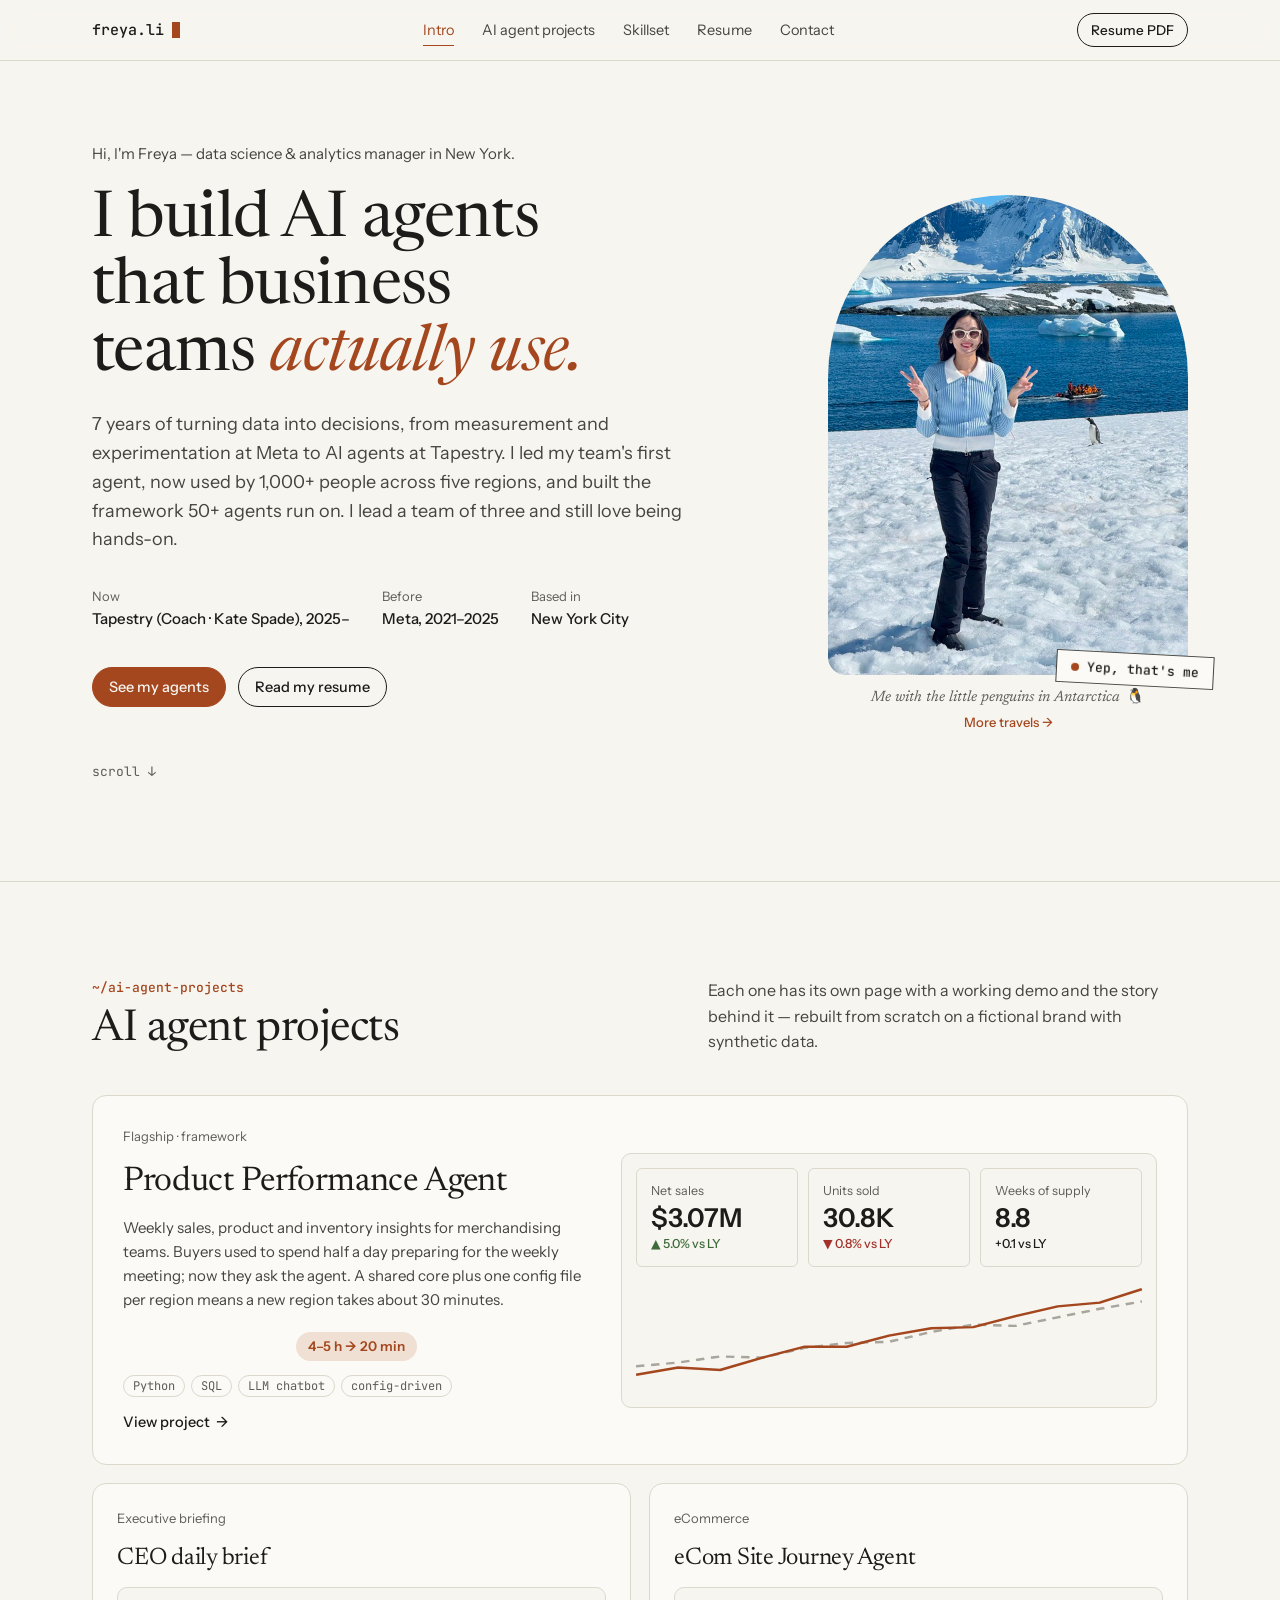
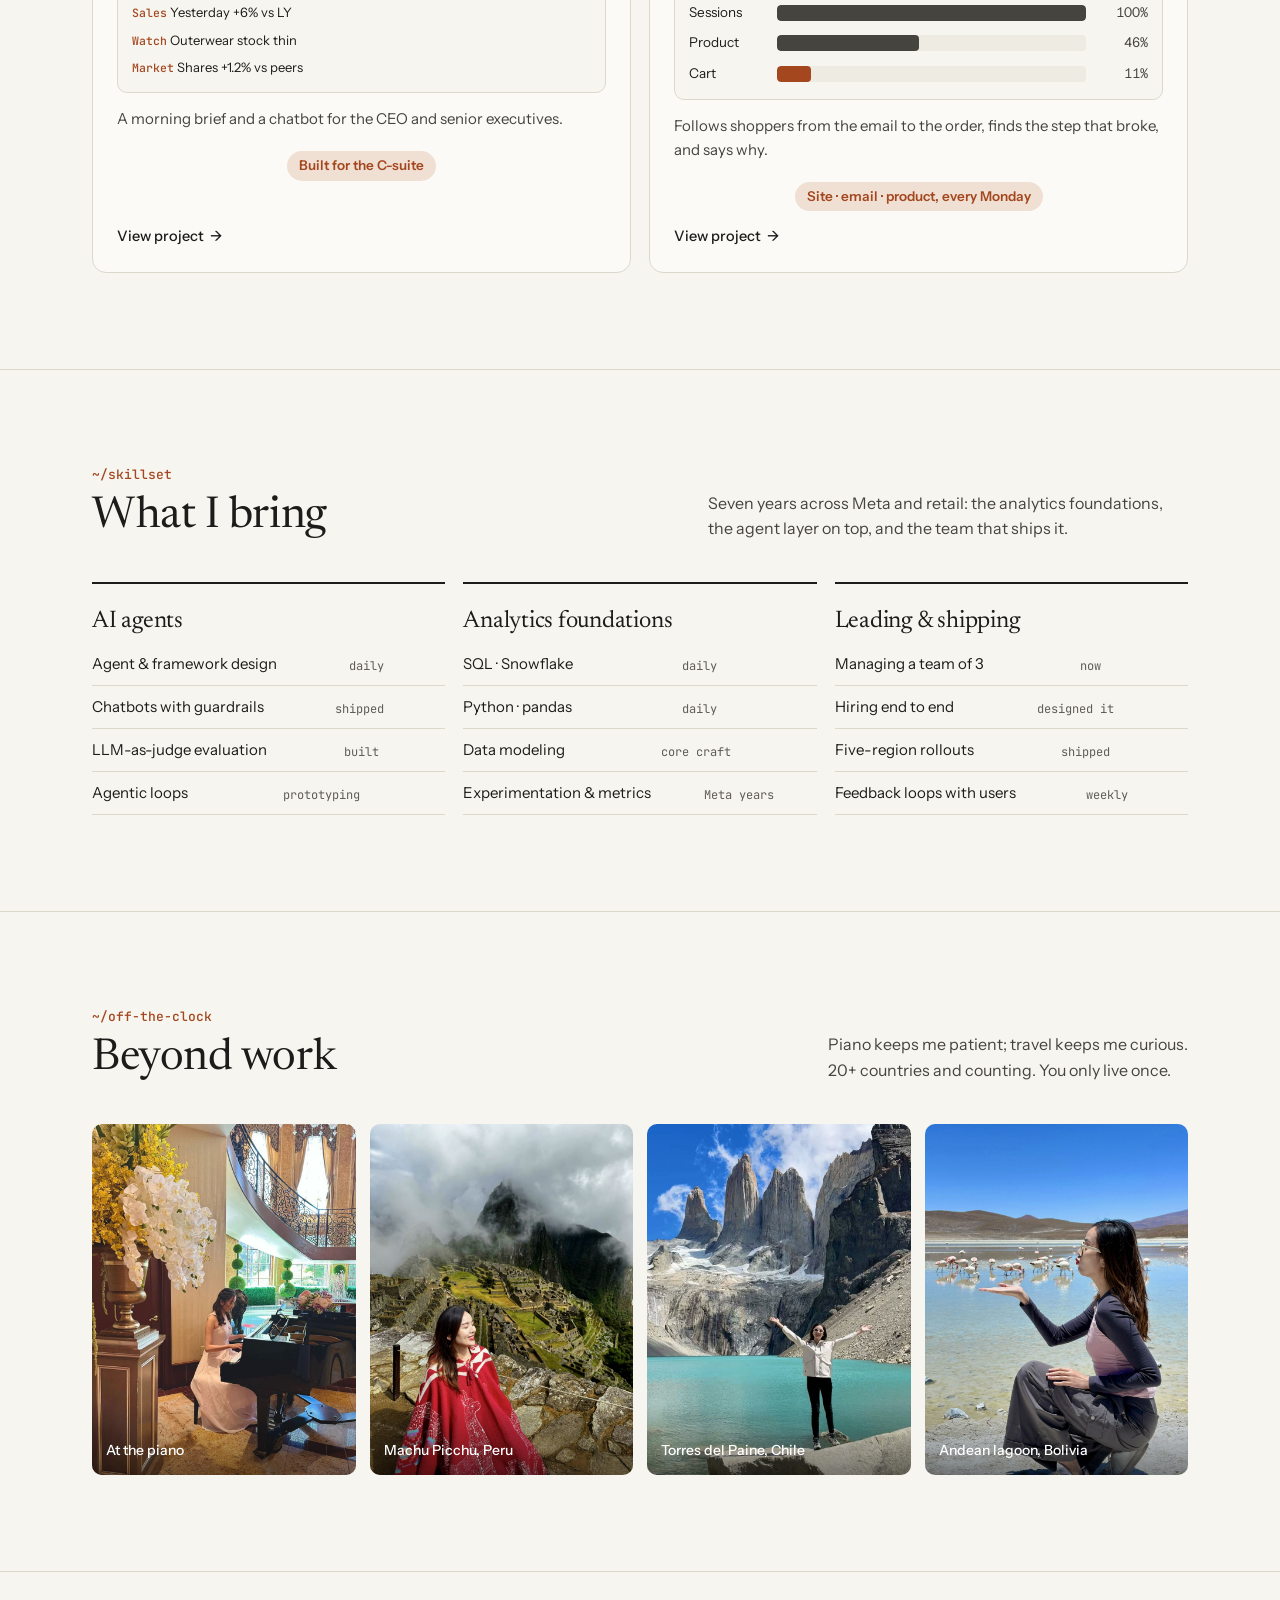
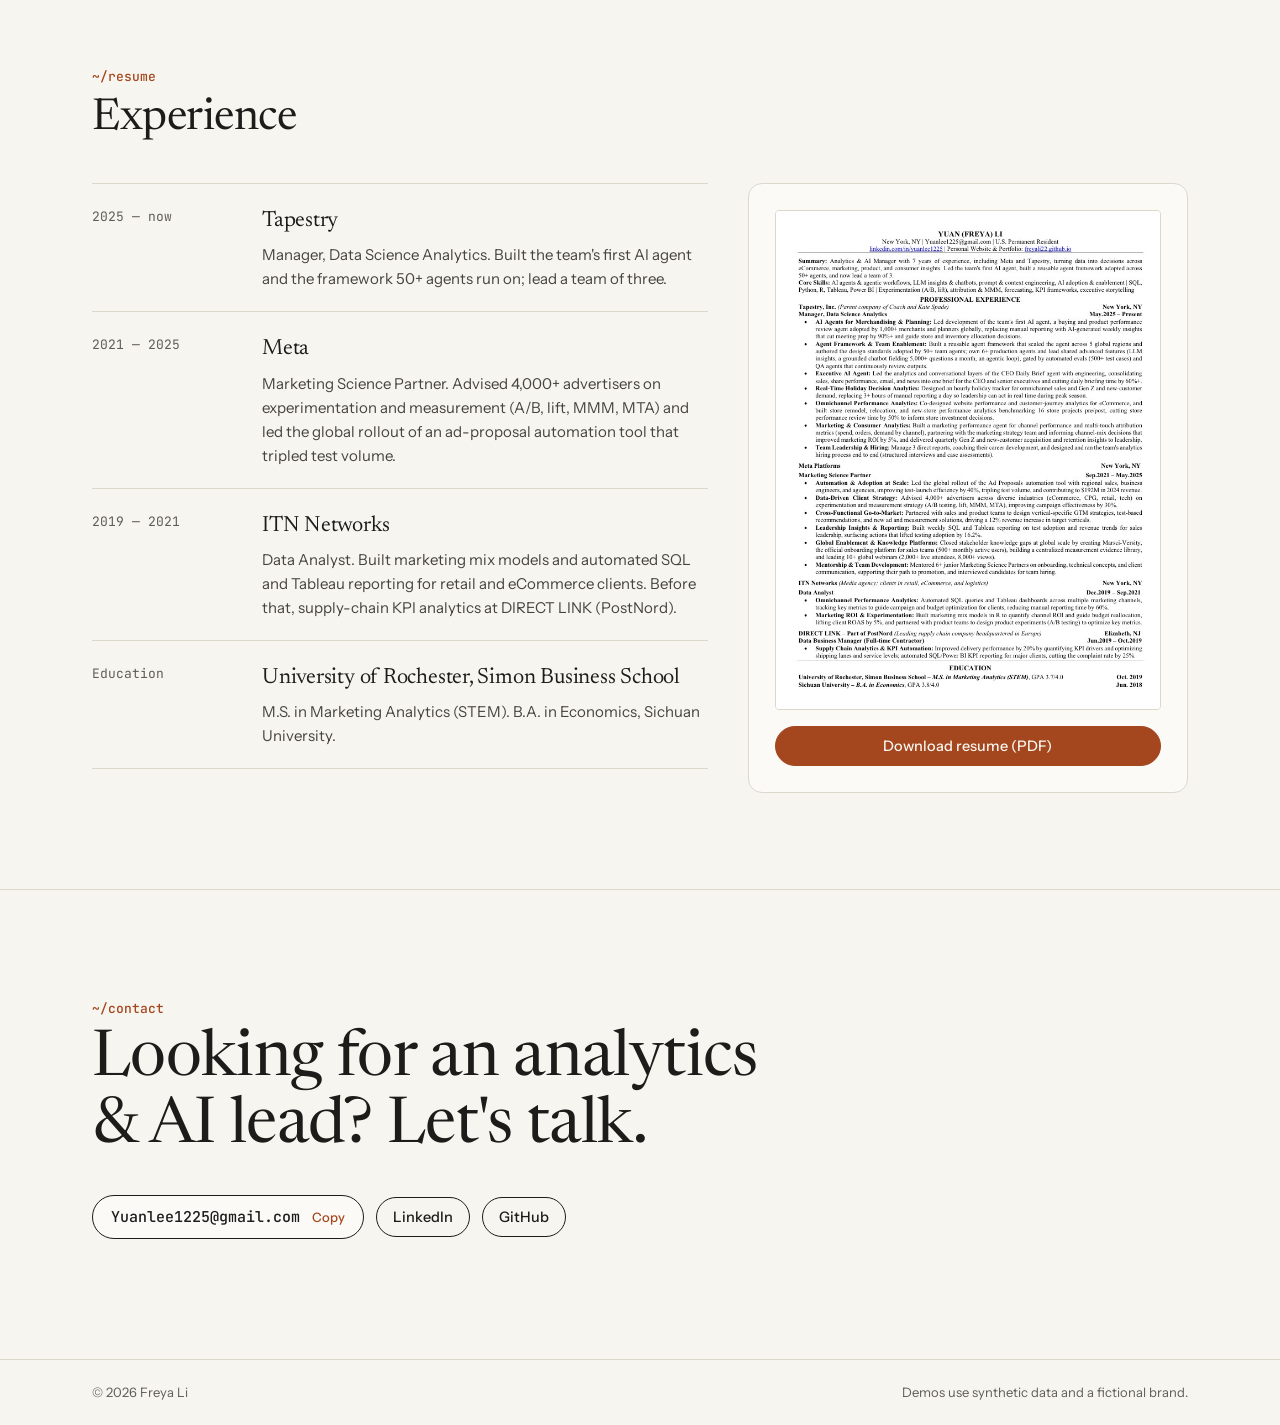
==== index.html @ 041b36a7 "Launch portfolio site: homepage, resume, and three agent demos Homepage with intro, AI agent project" ====
<!doctype html>
<html lang="en">
<head>
<meta charset="utf-8">
<meta name="viewport" content="width=device-width, initial-scale=1">
<title>Freya Li — AI agents that business teams actually use</title>
<meta name="description" content="Freya Li, data science & analytics manager in New York. I build AI agents that business teams actually use.">
<link rel="preconnect" href="https://fonts.googleapis.com">
<link rel="preconnect" href="https://fonts.gstatic.com" crossorigin>
<link href="https://fonts.googleapis.com/css2?family=Newsreader:opsz,wght@6..72,400;6..72,500&family=Instrument+Sans:wght@400;500;600&family=JetBrains+Mono:wght@400;500&display=swap" rel="stylesheet">
<link rel="stylesheet" href="assets/css/site.css">
<link rel="icon" href="favicon.svg" type="image/svg+xml">
<link rel="icon" href="favicon.ico" sizes="any">
<link rel="apple-touch-icon" href="apple-touch-icon.png">
</head>
<body>

<header class="nav">
  <div class="wrap">
    <a class="logo" href="#intro">freya.li<span class="cursor" aria-hidden="true"></span></a>
    <nav aria-label="Main"><ul>
      <li><a href="#intro">Intro</a></li>
      <li><a href="#agents">AI agent projects</a></li>
      <li><a href="#skills">Skillset</a></li>
      <li><a href="#resume">Resume</a></li>
      <li><a href="#contact">Contact</a></li>
    </ul></nav>
    <a class="btn sm" href="assets/docs/Freya-Li-Resume.pdf" target="_blank" rel="noopener">Resume PDF</a>
  </div>
</header>

<main>
<!-- INTRO: just me -->
<section class="hero" id="intro">
  <div class="wrap">
    <div>
      <p class="hello rise d1">Hi, I'm Freya — data science &amp; analytics manager in New York.</p>
      <h1 class="rise d2">I build AI agents that business teams <em>actually use.</em></h1>
      <p class="lede rise d3">7 years of turning data into decisions, from measurement and experimentation at Meta to AI agents at Tapestry. I led my team's first agent, now used by 1,000+ people across five regions, and built the framework 50+ agents run on. I lead a team of three and still love being hands-on.</p>
      <dl class="facts rise d3">
        <div><dt>Now</dt><dd>Tapestry (Coach · Kate Spade), 2025–</dd></div>
        <div><dt>Before</dt><dd>Meta, 2021–2025</dd></div>
        <div><dt>Based in</dt><dd>New York City</dd></div>
      </dl>
      <div class="ctas rise d4">
        <a class="btn solid" href="#agents">See my agents</a>
        <a class="btn" href="#resume">Read my resume</a>
      </div>
      <a class="scroll-cue rise d4" href="#agents">scroll <span aria-hidden="true">↓</span></a>
    </div>
    <figure class="portrait rise d2">
      <div class="photo"><img src="assets/img/freya-antarctica.jpg" alt="Freya on the snow in Antarctica, with a gentoo penguin behind her" width="720" height="960"></div>
      <figcaption><i></i>Yep, that's me</figcaption>
      <p class="portrait-note">Me with the little penguins in Antarctica <span class="emoji" aria-hidden="true">🐧</span><a class="more-travels" href="#beyond">More travels <span aria-hidden="true">→</span></a></p>
    </figure>
  </div>
</section>

<!-- AGENT PROJECTS -->
<section class="block" id="agents">
  <div class="wrap">
    <div class="sec-head">
      <div><div class="kicker">~/ai-agent-projects</div><h2>AI agent projects</h2></div>
      <p>Each one has its own page with a working demo and the story behind it — rebuilt from scratch on a fictional brand with synthetic data.</p>
    </div>

    <div class="agent-grid two">
      <a class="acard feature" href="agents/product-performance/">
        <div style="display:flex;flex-direction:column;gap:14px;height:100%">
          <div class="cat">Flagship · framework</div>
          <h3>Product Performance Agent</h3>
          <p>Weekly sales, product and inventory insights for merchandising teams. Buyers used to spend half a day preparing for the weekly meeting; now they ask the agent. A shared core plus one config file per region means a new region takes about 30 minutes.</p>
          <span class="metric">4–5 h → 20 min</span>
          <div class="tags"><span>Python</span><span>SQL</span><span>LLM chatbot</span><span>config-driven</span></div>
          <span class="go">View project <span aria-hidden="true">→</span></span>
        </div>
        <div class="thumb" aria-hidden="true">
          <div class="kpis">
            <div class="kpi"><div class="lab">Net sales</div><div class="val">$3.07M</div><div class="dl up">▲ 5.0% vs LY</div></div>
            <div class="kpi"><div class="lab">Units sold</div><div class="val">30.8K</div><div class="dl down">▼ 0.8% vs LY</div></div>
            <div class="kpi"><div class="lab">Weeks of supply</div><div class="val">8.8</div><div class="dl">+0.1 vs LY</div></div>
          </div>
          <svg viewBox="0 0 300 90" style="width:100%;height:110px;margin-top:10px" preserveAspectRatio="none">
            <polyline fill="none" stroke="#a8a59c" stroke-width="2" stroke-dasharray="5 4" points="0,73 25,70 50,65 75,66 100,58 125,54 150,53 175,45 200,39 225,40 250,33 275,26 300,20"/>
            <polyline fill="none" stroke="#a4471f" stroke-width="2" points="0,80 25,74 50,76 75,66 100,57 125,57 150,48 175,42 200,41 225,32 250,24 275,21 300,10"/>
          </svg>
        </div>
      </a>

      <a class="acard" href="agents/ceo-brief/">
        <div class="cat">Executive briefing</div>
        <h3>CEO daily brief</h3>
        <div class="thumb" aria-hidden="true" style="display:flex;flex-direction:column;gap:7px">
          <div><b style="font:500 11.5px var(--mono);color:var(--accent)">Sales</b>  Yesterday +6% vs LY</div>
          <div><b style="font:500 11.5px var(--mono);color:var(--accent)">Watch</b>  Outerwear stock thin</div>
          <div><b style="font:500 11.5px var(--mono);color:var(--accent)">Market</b>  Shares +1.2% vs peers</div>
        </div>
        <p>A morning brief and a chatbot for the CEO and senior executives.</p>
        <span class="metric">Built for the C-suite</span>
        <span class="go">View project <span aria-hidden="true">→</span></span>
      </a>

      <a class="acard" href="agents/ecom-funnel/">
        <div class="cat">eCommerce</div>
        <h3>eCom Site Journey Agent</h3>
        <div class="thumb" aria-hidden="true">
          <div class="funnel">
            <div class="fstep"><span>Sessions</span><div class="bar"><i style="width:100%"></i></div><span>100%</span></div>
            <div class="fstep"><span>Product</span><div class="bar"><i style="width:46%"></i></div><span>46%</span></div>
            <div class="fstep hl"><span>Cart</span><div class="bar"><i style="width:11%"></i></div><span>11%</span></div>
          </div>
        </div>
        <p>Follows shoppers from the email to the order, finds the step that broke, and says why.</p>
        <span class="metric">Site · email · product, every Monday</span>
        <span class="go">View project <span aria-hidden="true">→</span></span>
      </a>

      <a class="acard" href="agents/qa/" hidden>
        <div class="cat">Quality &amp; evaluation</div>
        <h3>QA agent for chatbot answers</h3>
        <div class="thumb" aria-hidden="true" style="display:flex;flex-direction:column;gap:8px">
          <div style="display:flex;justify-content:space-between"><span>Outerwear up 12.4%</span><span class="pill ok">✓ 3 of 3</span></div>
          <div style="display:flex;justify-content:space-between"><span>UK weeks of supply 9.1</span><span class="pill err">✗ source 8.3</span></div>
          <div style="display:flex;justify-content:space-between"><span>Top 5 styles, Japan</span><span class="pill ok">✓ 5 of 5</span></div>
        </div>
        <p>Checks every number the chatbot says against the source, then an LLM judge scores the rest.</p>
        <span class="metric">Claim checker + LLM judge</span>
        <span class="go">View project <span aria-hidden="true">→</span></span>
      </a>
    </div>
  </div>
</section>

<!-- SKILLSET -->
<section class="block" id="skills">
  <div class="wrap">
    <div class="sec-head">
      <div><div class="kicker">~/skillset</div><h2>What I bring</h2></div>
      <p>Seven years across Meta and retail: the analytics foundations, the agent layer on top, and the team that ships it.</p>
    </div>
    <div class="skills">
      <div class="skill"><h3>AI agents</h3><ul>
        <li>Agent &amp; framework design<small>daily</small></li>
        <li>Chatbots with guardrails<small>shipped</small></li>
        <li>LLM-as-judge evaluation<small>built</small></li>
        <li>Agentic loops<small>prototyping</small></li>
      </ul></div>
      <div class="skill"><h3>Analytics foundations</h3><ul>
        <li>SQL · Snowflake<small>daily</small></li>
        <li>Python · pandas<small>daily</small></li>
        <li>Data modeling<small>core craft</small></li>
        <li>Experimentation &amp; metrics<small>Meta years</small></li>
      </ul></div>
      <div class="skill"><h3>Leading &amp; shipping</h3><ul>
        <li>Managing a team of 3<small>now</small></li>
        <li>Hiring end to end<small>designed it</small></li>
        <li>Five-region rollouts<small>shipped</small></li>
        <li>Feedback loops with users<small>weekly</small></li>
      </ul></div>
    </div>
  </div>
</section>

<!-- BEYOND WORK -->
<section class="block" id="beyond">
  <div class="wrap">
    <div class="sec-head">
      <div><div class="kicker">~/off-the-clock</div><h2>Beyond work</h2></div>
      <p>Piano keeps me patient; travel keeps me curious.<br>20+ countries and counting. You only live once.</p>
    </div>
    <div class="beyond">
      <figure class="ph"><img src="assets/img/beyond-piano.jpg" alt="Freya playing a grand piano" width="900" height="1200" loading="lazy"><figcaption>At the piano</figcaption></figure>
      <figure class="ph"><img src="assets/img/beyond-machu-picchu.jpg" alt="Freya above the ruins of Machu Picchu" width="900" height="1200" loading="lazy"><figcaption>Machu Picchu, Peru</figcaption></figure>
      <figure class="ph"><img src="assets/img/beyond-torres-del-paine.jpg" alt="Freya at the lagoon below the granite towers of Torres del Paine" width="896" height="1200" loading="lazy"><figcaption>Torres del Paine, Chile</figcaption></figure>
      <figure class="ph"><img src="assets/img/beyond-andes-flamingos.jpg" alt="Freya at a high Andean lagoon with flamingos in Bolivia" width="900" height="1200" loading="lazy"><figcaption>Andean lagoon, Bolivia</figcaption></figure>
    </div>
  </div>
</section>

<!-- RESUME -->
<section class="block" id="resume">
  <div class="wrap">
    <div class="sec-head"><div><div class="kicker">~/resume</div><h2>Experience</h2></div></div>
    <div class="resume">
      <div>
        <div class="job"><div class="when">2025 — now</div><div><h3>Tapestry</h3><p>Manager, Data Science Analytics. Built the team's first AI agent and the framework 50+ agents run on; lead a team of three.</p></div></div>
        <div class="job"><div class="when">2021 — 2025</div><div><h3>Meta</h3><p>Marketing Science Partner. Advised 4,000+ advertisers on experimentation and measurement (A/B, lift, MMM, MTA) and led the global rollout of an ad-proposal automation tool that tripled test volume.</p></div></div>
        <div class="job"><div class="when">2019 — 2021</div><div><h3>ITN Networks</h3><p>Data Analyst. Built marketing mix models and automated SQL and Tableau reporting for retail and eCommerce clients. Before that, supply-chain KPI analytics at DIRECT LINK (PostNord).</p></div></div>
        <div class="job"><div class="when">Education</div><div><h3>University of Rochester, Simon Business School</h3><p>M.S. in Marketing Analytics (STEM). B.A. in Economics, Sichuan University.</p></div></div>
      </div>
      <div class="pdf">
        <a class="sheet" href="assets/docs/Freya-Li-Resume.pdf" target="_blank" rel="noopener"><img src="assets/img/resume-preview.jpg" alt="Preview of Freya Li's one-page resume" width="695" height="900" loading="lazy"></a>
        <a class="btn solid" href="assets/docs/Freya-Li-Resume.pdf" download="Freya-Li-Resume.pdf">Download resume (PDF)</a>
      </div>
    </div>
  </div>
</section>

<!-- CONTACT -->
<section class="contact" id="contact">
  <div class="wrap">
    <div class="kicker">~/contact</div>
    <h2>Looking for an analytics &amp; AI lead? Let's talk.</h2>
    <div class="row">
      <button class="email" type="button" data-copy="Yuanlee1225@gmail.com">Yuanlee1225@gmail.com <em>Copy</em></button>
      <a class="btn" href="https://www.linkedin.com/in/yuanlee1225" target="_blank" rel="noopener">LinkedIn</a>
      <a class="btn" href="https://github.com/Freyali22">GitHub</a>
    </div>
  </div>
</section>
</main>

<footer><div class="wrap"><span>© 2026 Freya Li</span><span>Demos use synthetic data and a fictional brand.</span></div></footer>
<script src="assets/js/site.js"></script>
</body>
</html>
---- assets/css/site.css ----
/* Freya Li — personal site. Shared styles. */
:root{
  --paper:#f7f5ef; --paper-2:#eeebe2; --card:#fbfaf6;
  --ink:#1d1c1a; --ink-2:#46443f; --muted:#5f5d57; --rule:#dcd8cc;
  --accent:#a4471f; --accent-soft:#f0e0d3;
  --ok:#3d6b3a; --ok-soft:#e1eadb; --err:#a3312b; --err-soft:#f3dcd8;
  --term:#1f1e1c; --term-ink:#e9e5da; --term-muted:#9c988d; --term-accent:#e3915f;
  --serif:"Newsreader",Georgia,serif; --sans:"Instrument Sans",system-ui,sans-serif; --mono:"JetBrains Mono",ui-monospace,monospace;
  --r-lg:14px; --r-md:10px; --r-sm:6px;
}
*{box-sizing:border-box;margin:0;padding:0}
html{scroll-behavior:smooth;scroll-padding-top:72px}
body{background:var(--paper);color:var(--ink);font:400 16px/1.6 var(--sans);-webkit-font-smoothing:antialiased}
a{color:inherit}
img{max-width:100%;display:block}
:focus-visible{outline:2px solid var(--accent);outline-offset:3px;border-radius:4px}
.wrap{max-width:1160px;margin:0 auto;padding:0 32px}
.narrow{max-width:760px}
h1,h2,h3{font-family:var(--serif);font-weight:400;letter-spacing:-.01em;text-wrap:balance}
.kicker{font:500 13px var(--mono);color:var(--accent);margin-bottom:10px}
.placeholder-note{position:fixed;left:14px;bottom:14px;z-index:50;background:var(--ink);color:var(--paper);font:500 12px/1.4 var(--sans);padding:8px 12px;border-radius:999px;opacity:.85}

/* ---------- nav ---------- */
header.nav{position:sticky;top:0;z-index:20;background:color-mix(in srgb,var(--paper) 88%,transparent);backdrop-filter:blur(10px);border-bottom:1px solid var(--rule)}
header.nav .wrap{display:flex;align-items:center;justify-content:space-between;height:60px;gap:16px}
.logo{font:500 15px var(--mono);text-decoration:none;display:flex;align-items:center;gap:8px}
.logo .cursor{width:8px;height:16px;background:var(--accent);display:inline-block;animation:blink 1.1s steps(1) infinite}
@keyframes blink{50%{opacity:0}}
nav ul{display:flex;gap:28px;list-style:none}
nav a{text-decoration:none;font-size:14.5px;color:var(--ink-2);padding:6px 0;border-bottom:1.5px solid transparent;transition:color .15s,border-color .15s}
nav a:hover{color:var(--ink);border-color:var(--ink)}
nav a.active{color:var(--accent);border-color:var(--accent)}

/* ---------- buttons ---------- */
.btn{display:inline-flex;align-items:center;justify-content:center;gap:8px;min-height:40px;padding:0 16px;border-radius:999px;font:500 14.5px var(--sans);text-decoration:none;border:1px solid var(--ink);cursor:pointer;background:transparent;color:var(--ink);transition:background .15s,color .15s,border-color .15s}
.btn:hover{background:var(--ink);color:var(--paper)}
.btn.solid{background:var(--accent);border-color:var(--accent);color:var(--paper)}
.btn.solid:hover{background:var(--ink);border-color:var(--ink)}
.btn.sm{min-height:34px;padding:0 13px;font-size:13.5px}

/* ---------- hero ---------- */
.hero{min-height:min(calc(100vh - 61px),820px);display:flex;align-items:center;padding:64px 0 80px}
.hero .wrap{display:grid;grid-template-columns:1.25fr .75fr;gap:72px;align-items:center;width:100%}
.hero .hello{font-size:15px;color:var(--ink-2);margin-bottom:22px}
.hero h1{font-size:clamp(40px,5.2vw,64px);line-height:1.04}
.hero h1 em{font-style:italic;color:var(--accent)}
.hero .lede{margin-top:22px;font-size:18px;color:var(--ink-2);max-width:34em}
.facts{display:grid;grid-template-columns:repeat(3,auto);gap:4px 32px;margin-top:32px;justify-content:start}
.facts dt{font-size:13px;color:var(--muted)}
.facts dd{font-size:15px;font-weight:500}
.hero .ctas{display:flex;gap:12px;margin-top:36px;flex-wrap:wrap}
.portrait{position:relative;max-width:360px;justify-self:end;width:100%}
.portrait .photo{aspect-ratio:3/4;border-radius:50% 50% 18px 18px / 38% 38% 18px 18px;background:linear-gradient(170deg,#d9c6ae 0%,#b39a7e 55%,#8a735b 100%);display:grid;place-items:center;color:#fff;font:400 13px var(--mono);overflow:hidden}
.portrait .photo img{width:100%;height:100%;object-fit:cover}
.portrait figcaption{position:absolute;right:-26px;bottom:44px;background:var(--card);border:1px solid var(--ink-2);padding:7px 14px;font:500 13px var(--mono);display:flex;align-items:center;gap:8px;transform:rotate(3deg)}
.portrait figcaption i{width:8px;height:8px;border-radius:50%;background:var(--accent)}
.portrait .photo{overflow:hidden}
.portrait-note{margin-top:12px;text-align:center;font:italic 400 15px/1.4 var(--serif);color:var(--muted)}
.portrait-note .emoji{font-style:normal;margin-left:2px}
.portrait-note .more-travels{color:var(--accent);text-decoration:none;font-style:normal;font:500 13px var(--sans);white-space:nowrap;display:table;margin:6px auto 0}
.portrait-note .more-travels:hover{text-decoration:underline;text-underline-offset:3px}
.scroll-cue{display:inline-flex;align-items:center;gap:8px;margin-top:56px;font:400 13px var(--mono);color:var(--muted);text-decoration:none}
.scroll-cue span{display:inline-block;animation:bob 1.8s ease-in-out infinite}
@keyframes bob{50%{transform:translateY(4px)}}

/* ---------- sections ---------- */
section.block{padding:96px 0;border-top:1px solid var(--rule)}
.sec-head{display:flex;justify-content:space-between;align-items:end;gap:24px;margin-bottom:40px}
.sec-head h2{font-size:clamp(32px,3.6vw,44px);line-height:1.1}
.sec-head p{color:var(--ink-2);max-width:30em}

/* ---------- homepage agent cards ---------- */
.agent-grid{display:grid;grid-template-columns:repeat(3,1fr);gap:18px}
.agent-grid.two{grid-template-columns:repeat(2,1fr)}
.agent-grid.two .acard.feature{grid-column:1/-1}
.acard[hidden]{display:none}
.acard{background:var(--card);border:1px solid var(--rule);border-radius:var(--r-lg);padding:24px;display:flex;flex-direction:column;gap:14px;text-decoration:none;transition:border-color .2s,opacity .2s}
.agent-grid:hover .acard:not(:hover){opacity:.72}
.acard:hover{border-color:var(--ink-2)}
.acard.feature{grid-column:span 3;display:grid;grid-template-columns:1fr 1.15fr;gap:32px;align-items:center;padding:30px}
.acard .cat{font-size:13px;color:var(--muted)}
.acard h3{font-size:24px;line-height:1.15;margin-top:2px}
.acard.feature h3{font-size:34px}
.acard p{color:var(--ink-2);font-size:15px}
.metric{display:inline-flex;align-self:flex-start;align-items:baseline;gap:8px;background:var(--accent-soft);color:var(--accent);border-radius:999px;padding:4px 12px;font-size:13.5px;font-weight:600;white-space:nowrap;display:table;margin:6px auto 0}
.acard .go{margin-top:auto;font-size:14.5px;font-weight:500;display:inline-flex;gap:6px;align-items:center}
.acard .go span{transition:transform .2s}
.acard:hover .go span{transform:translateX(3px)}
.thumb{background:var(--paper);border:1px solid var(--rule);border-radius:var(--r-md);padding:14px;font-size:13px;pointer-events:none}
.tags{display:flex;gap:6px;flex-wrap:wrap}
.tags span{font:400 12px var(--mono);color:var(--muted);border:1px solid var(--rule);border-radius:999px;padding:2px 9px}

/* ---------- shared demo atoms ---------- */
.demo{background:var(--card);border:1px solid var(--rule);border-radius:var(--r-lg);padding:20px}
.demo-bar{display:flex;justify-content:space-between;align-items:center;margin-bottom:16px;gap:10px;flex-wrap:wrap}
.demo-bar .brand{font-weight:600;font-size:15px}
.demo-bar .brand small{font-weight:400;color:var(--muted);margin-left:6px;font-size:13px}
.seg{display:inline-flex;border:1px solid var(--rule);border-radius:999px;padding:2px;background:var(--paper)}
.seg button{border:0;background:none;font:500 13px var(--sans);color:var(--ink-2);padding:5px 13px;border-radius:999px;cursor:pointer;min-height:30px}
.seg button[aria-pressed=true]{background:var(--ink);color:var(--paper)}
.kpis{display:grid;grid-template-columns:repeat(3,1fr);gap:10px}
.kpis.four{grid-template-columns:repeat(4,1fr)}
.kpi{background:var(--paper);border:1px solid var(--rule);border-radius:var(--r-sm);padding:12px 14px}
.kpi .lab{font-size:12.5px;color:var(--muted)}
.kpi .val{font-size:26px;font-weight:600;letter-spacing:-.01em;line-height:1.2;margin-top:2px}
.kpi .dl{font-size:12.5px;font-weight:500}
.up{color:var(--ok)} .down{color:var(--err)}
.panel{background:var(--paper);border:1px solid var(--rule);border-radius:var(--r-sm);padding:14px}
.panel .lab{font-size:12.5px;color:var(--muted);display:flex;justify-content:space-between;gap:8px}
.legend{display:flex;gap:14px;font-size:12px;color:var(--muted);margin-top:6px}
.legend i{display:inline-block;width:14px;height:2px;vertical-align:middle;margin-right:5px}
.flash{animation:flash .6s}
@keyframes flash{from{background:rgba(227,145,95,.35)}}

/* chat */
.chat{display:flex;flex-direction:column;gap:10px;font-size:14px}
.chat .log{display:flex;flex-direction:column;gap:10px;min-height:150px}
.chat .q{align-self:flex-end;background:var(--ink);color:var(--paper);padding:8px 12px;border-radius:12px 12px 2px 12px;max-width:88%}
.chat .a{background:var(--paper-2);padding:9px 12px;border-radius:12px 12px 12px 2px;line-height:1.5;max-width:94%}
.chat .src{font:400 11.5px var(--mono);color:var(--muted);margin-top:-4px}
.chat .typing{color:var(--muted);font-size:13px}
.suggest{display:flex;gap:8px;flex-wrap:wrap}
.suggest button{border:1px solid var(--rule);background:var(--paper);border-radius:999px;padding:6px 12px;font:400 13px var(--sans);color:var(--ink-2);cursor:pointer;min-height:32px;text-align:left}
.suggest button:hover{border-color:var(--ink-2);color:var(--ink)}
.suggest button:disabled{opacity:.45;cursor:default}

/* terminal */
.term{background:var(--term);color:var(--term-ink);border-radius:var(--r-lg);font:400 13.5px/1.7 var(--mono);box-shadow:0 30px 60px -30px rgba(40,30,20,.45);overflow:hidden}
.term-bar{display:flex;align-items:center;gap:7px;padding:12px 16px;border-bottom:1px solid #34322e}
.term-bar i{width:11px;height:11px;border-radius:50%;background:#45423d}
.term-bar span{margin-left:10px;color:var(--term-muted);font-size:12px}
.term-body{padding:18px 20px 22px;min-height:290px;overflow-wrap:anywhere}
.term-body .ln{opacity:0;transform:translateY(4px);transition:opacity .35s,transform .35s}
.term-body .ln.on{opacity:1;transform:none}
.t-prompt{color:var(--term-accent)} .t-muted{color:var(--term-muted)} .t-ok{color:#9bc48f} .t-dot{color:var(--term-accent)}
.t-ans{color:var(--term-ink);font-family:var(--sans);font-size:14.5px;line-height:1.55;margin:10px 0 8px;padding-left:12px;border-left:2px solid var(--term-accent)}
.term-foot{display:flex;justify-content:space-between;align-items:center;padding:10px 16px;border-top:1px solid #34322e;font-size:12px;color:var(--term-muted)}
.term-foot button{background:none;border:1px solid #45423d;color:var(--term-ink);border-radius:999px;padding:4px 10px;font:inherit;cursor:pointer}
.config{background:var(--card);color:var(--ink-2);border:1px solid var(--rule);border-left:3px solid var(--accent);border-radius:var(--r-sm);padding:12px 14px;font:400 12.5px/1.7 var(--mono);overflow-wrap:anywhere}
.config .k{color:var(--muted)} .config .v{color:var(--accent)}

/* table + pills */
table.t{width:100%;border-collapse:collapse;font-size:14px}
.t th{font-weight:500;font-size:12.5px;color:var(--muted);text-align:left;padding:0 10px 8px;border-bottom:1px solid var(--rule)}
.t td{padding:10px;border-bottom:1px solid var(--rule);vertical-align:top}
.t td.num,.t th.num{font-variant-numeric:tabular-nums;text-align:right}
.t tbody tr{cursor:default}
.pill{display:inline-flex;gap:5px;align-items:center;font-size:12px;font-weight:500;padding:2px 8px;border-radius:999px;white-space:nowrap;display:table;margin:6px auto 0}
.pill.ok{background:var(--ok-soft);color:var(--ok)} .pill.err{background:var(--err-soft);color:var(--err)}

/* funnel */
.funnel{display:flex;flex-direction:column;gap:9px}
.fstep{display:grid;grid-template-columns:78px 1fr 52px;align-items:center;gap:10px;font-size:13.5px}
.fstep .bar{height:16px;background:var(--paper-2);border-radius:4px;overflow:hidden}
.fstep .bar i{display:block;height:100%;background:var(--ink-2);border-radius:4px;transition:width .5s cubic-bezier(.2,.7,.2,1)}
.fstep.hl .bar i{background:var(--accent)}
.fstep span:last-child{text-align:right;font-variant-numeric:tabular-nums;color:var(--ink-2)}

/* ---------- skills / beyond / resume / contact ---------- */
.skills{display:grid;grid-template-columns:repeat(3,1fr);gap:18px}
.skill{border-top:2px solid var(--ink);padding-top:18px}
.skill h3{font-size:24px;margin-bottom:12px}
.skill ul{list-style:none;display:flex;flex-direction:column;gap:9px}
.skill li{display:flex;justify-content:space-between;gap:10px;font-size:15px;padding-bottom:9px;border-bottom:1px solid var(--rule)}
.skill li small{font:400 12px var(--mono);color:var(--muted);white-space:nowrap;display:table;margin:6px auto 0}
.beyond{display:grid;grid-template-columns:repeat(4,1fr);gap:14px}
.ph{aspect-ratio:1/1;border-radius:var(--r-md);position:relative;overflow:hidden;display:flex;align-items:flex-end;padding:14px;color:#fff;font-size:14px;font-weight:500}
.ph::after{content:"photo";position:absolute;top:12px;left:14px;font:400 11px var(--mono);opacity:.75}
.ph.p1{background:linear-gradient(160deg,#3b3a37,#1d1c1a)} .ph.p2{background:linear-gradient(160deg,#9db1b8,#56707a)}
.ph.p3{background:linear-gradient(160deg,#d8b28c,#9a6b45)} .ph.p4{background:linear-gradient(160deg,#a9b59a,#5f6f53)}
.ph span{position:relative;z-index:1;text-shadow:0 1px 8px rgba(0,0,0,.35)}
figure.ph{margin:0;aspect-ratio:3/4;padding:0}
figure.ph::after{content:none}
figure.ph img{position:absolute;inset:0;width:100%;height:100%;object-fit:cover;transition:transform .5s}
figure.ph:hover img{transform:scale(1.03)}
figure.ph figcaption{position:absolute;left:0;right:0;bottom:0;padding:36px 14px 14px;background:linear-gradient(transparent,rgba(0,0,0,.5));color:#fff;font-size:14px;font-weight:500}
.resume{display:grid;grid-template-columns:1.4fr 1fr;gap:40px;align-items:start}
.job{display:grid;grid-template-columns:150px 1fr;gap:20px;padding:20px 0;border-bottom:1px solid var(--rule)}
.job:first-child{border-top:1px solid var(--rule)}
.job .when{font:400 13px var(--mono);color:var(--muted);padding-top:4px}
.job h3{font-size:22px}
.job p{color:var(--ink-2);font-size:15px;margin-top:4px}
.pdf{background:var(--card);border:1px solid var(--rule);border-radius:var(--r-lg);padding:26px;display:flex;flex-direction:column;gap:16px}
.pdf .sheet{height:300px;overflow:hidden;background:#fff;border:1px solid var(--rule);border-radius:4px;padding:18px;display:flex;flex-direction:column;gap:7px}
.pdf a.sheet{height:auto;padding:0;display:block;transition:box-shadow .2s}
.pdf a.sheet:hover{box-shadow:0 6px 20px rgba(0,0,0,.08)}
.pdf a.sheet img{display:block;width:100%;height:auto}
.pdf .sheet i{display:block;height:6px;background:var(--paper-2);border-radius:3px}
.pdf .sheet i.h{height:9px;background:#d8d3c6;margin-top:8px}
.contact{padding:110px 0 120px;border-top:1px solid var(--rule)}
.contact h2{font-size:clamp(40px,5vw,64px);line-height:1.05;max-width:13em}
.contact .row{display:flex;gap:12px;margin-top:34px;flex-wrap:wrap;align-items:center}
.email{font:500 15px var(--mono);border:1px solid var(--ink);border-radius:999px;padding:0 18px;min-height:44px;display:inline-flex;align-items:center;gap:12px;background:var(--card);cursor:pointer;color:var(--ink)}
.email em{font-style:normal;font-family:var(--sans);font-size:13px;color:var(--accent)}
footer{border-top:1px solid var(--rule);padding:22px 0;font-size:13px;color:var(--muted)}
footer .wrap{display:flex;justify-content:space-between;gap:16px;flex-wrap:wrap}

/* ---------- agent detail page ---------- */
.crumb{font-size:14px;color:var(--muted);margin-bottom:20px}
.crumb a{text-decoration:none;border-bottom:1px solid var(--rule)}
.crumb a:hover{color:var(--ink);border-color:var(--ink)}
.page-head{padding:64px 0 48px}
.page-head h1{font-size:clamp(38px,5vw,60px);line-height:1.06;max-width:16em}
.page-head .lede{font-size:19px;color:var(--ink-2);margin-top:18px;max-width:38em}
.meta{display:grid;grid-template-columns:repeat(4,1fr);gap:0;margin-top:36px;border-top:1px solid var(--rule);border-bottom:1px solid var(--rule)}
.meta div{padding:16px 18px 16px 0}
.meta div+div{padding-left:18px;border-left:1px solid var(--rule)}
.meta dt{font-size:13px;color:var(--muted)}
.meta dd{font-size:22px;font-weight:600;letter-spacing:-.01em;margin-top:2px}
.meta dd small{display:block;font-size:13px;font-weight:400;color:var(--ink-2);letter-spacing:0}
.try{padding:32px 0 88px}
.try-head{display:flex;justify-content:space-between;align-items:end;gap:16px;margin-bottom:18px;flex-wrap:wrap}
.try-head h2{font-size:30px}
.try-head p{font-size:14px;color:var(--muted)}
.story-sec{padding:72px 0;border-top:1px solid var(--rule)}
.story-sec .grid{display:grid;grid-template-columns:240px 1fr;gap:40px}
.story-sec h2{font-size:30px;line-height:1.15}
.prose p{font-size:17px;color:var(--ink-2);max-width:40em}
.prose p+p{margin-top:14px}
.prose b{color:var(--ink);font-weight:600}
.steps{list-style:none;counter-reset:s;display:flex;flex-direction:column;gap:0}
.steps li{counter-increment:s;display:grid;grid-template-columns:44px 1fr;gap:14px;padding:16px 0;border-bottom:1px solid var(--rule)}
.steps li:first-child{border-top:1px solid var(--rule)}
.steps li::before{content:counter(s);font:500 13px var(--mono);color:var(--accent);padding-top:3px}
.steps b{display:block;font-weight:600}
.steps span{color:var(--ink-2);font-size:15px}
.arch{display:flex;align-items:stretch;gap:10px;flex-wrap:wrap;margin-top:22px}
.arch .box{flex:1 1 140px;background:var(--card);border:1px solid var(--rule);border-radius:var(--r-md);padding:14px}
.arch .box b{display:block;font-size:14.5px}
.arch .box span{font-size:13px;color:var(--muted)}
.arch .box.hl{border-color:var(--accent);box-shadow:inset 0 0 0 1px var(--accent)}
.arch .arr{align-self:center;color:var(--muted);font-family:var(--mono)}
.pager{display:grid;grid-template-columns:1fr 1fr;gap:18px;padding:56px 0 88px;border-top:1px solid var(--rule)}
.pager a{display:block;text-decoration:none;border:1px solid var(--rule);border-radius:var(--r-lg);padding:20px 22px;background:var(--card);transition:border-color .2s}
.pager a:hover{border-color:var(--ink-2)}
.pager small{font-size:13px;color:var(--muted)}
.pager b{display:block;font-family:var(--serif);font-weight:400;font-size:24px;margin-top:2px}
.pager a.next{text-align:right}

/* ---------- motion ---------- */
.rise{opacity:0;transform:translateY(8px);animation:rise .6s cubic-bezier(.2,.7,.2,1) forwards}
.d1{animation-delay:.05s}.d2{animation-delay:.13s}.d3{animation-delay:.21s}.d4{animation-delay:.29s}
@keyframes rise{to{opacity:1;transform:none}}
@media (prefers-reduced-motion:reduce){*{animation:none!important;transition:none!important}.rise{opacity:1;transform:none}.term-body .ln{opacity:1;transform:none}}

/* ---------- responsive ---------- */
.hero .wrap>*,.agent-grid>*,.acard.feature>*,.resume>*,.kpis>*,.skills>*,.two>*,.story-sec .grid>*{min-width:0}
@media (max-width:900px){
  .wrap{padding:0 20px}
  nav ul{display:none}
  header.nav .btn{display:none}
  .hero{min-height:0;padding:48px 0 64px}
  .hero .wrap,.resume,.acard.feature,.story-sec .grid{grid-template-columns:1fr}
  .portrait{justify-self:center;max-width:300px}.portrait figcaption{right:-8px}
  .facts{grid-template-columns:repeat(2,auto)}
  .agent-grid,.agent-grid.two{grid-template-columns:1fr}.acard.feature{grid-column:auto}
  .skills{grid-template-columns:1fr}
  .beyond{grid-template-columns:repeat(2,1fr)}
  .sec-head{flex-direction:column;align-items:start}
  .job{grid-template-columns:1fr;gap:4px}
  .meta{grid-template-columns:repeat(2,1fr)}
  .meta div:nth-child(3){padding-left:0;border-left:0}
  .meta div:nth-child(n+3){border-top:1px solid var(--rule)}
  .kpis,.kpis.four{grid-template-columns:repeat(2,1fr)}
  .kpi .val{font-size:21px}
  .pager{grid-template-columns:1fr}
  .story-sec .grid{gap:16px}
}
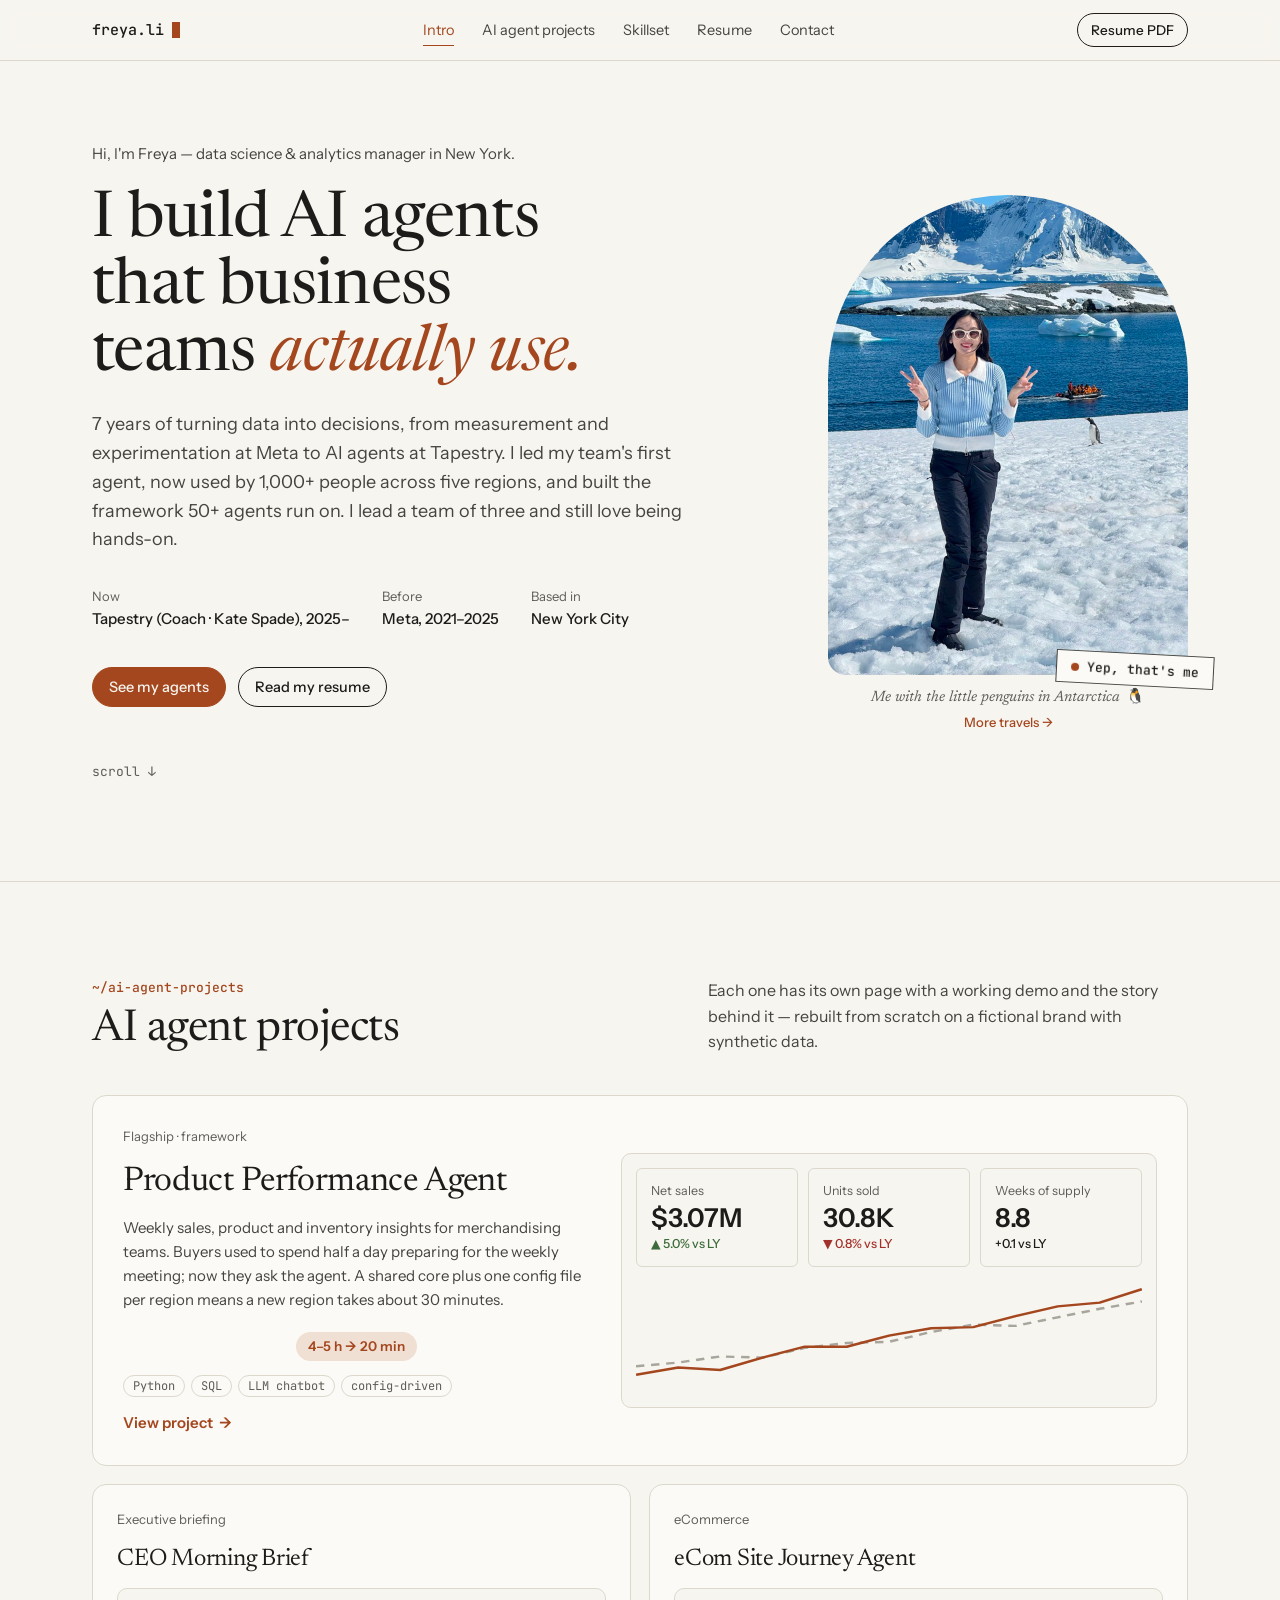
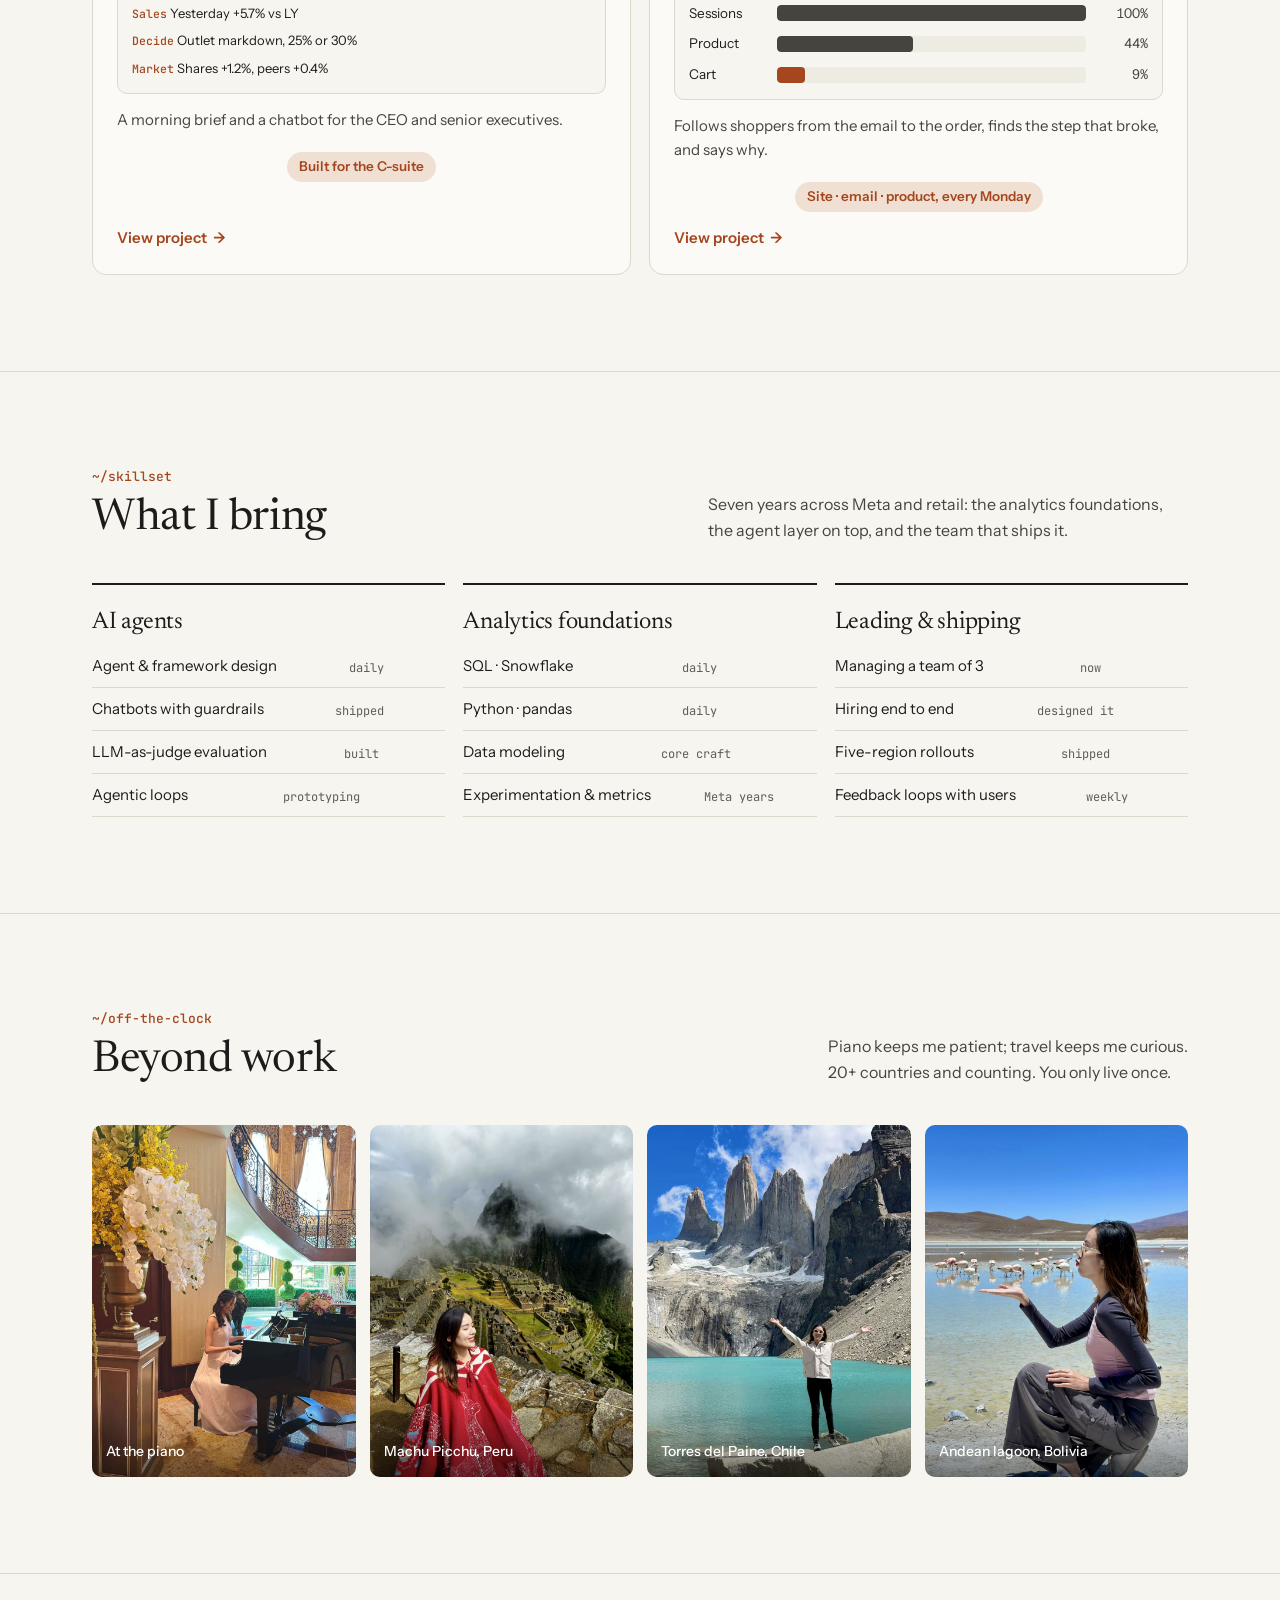
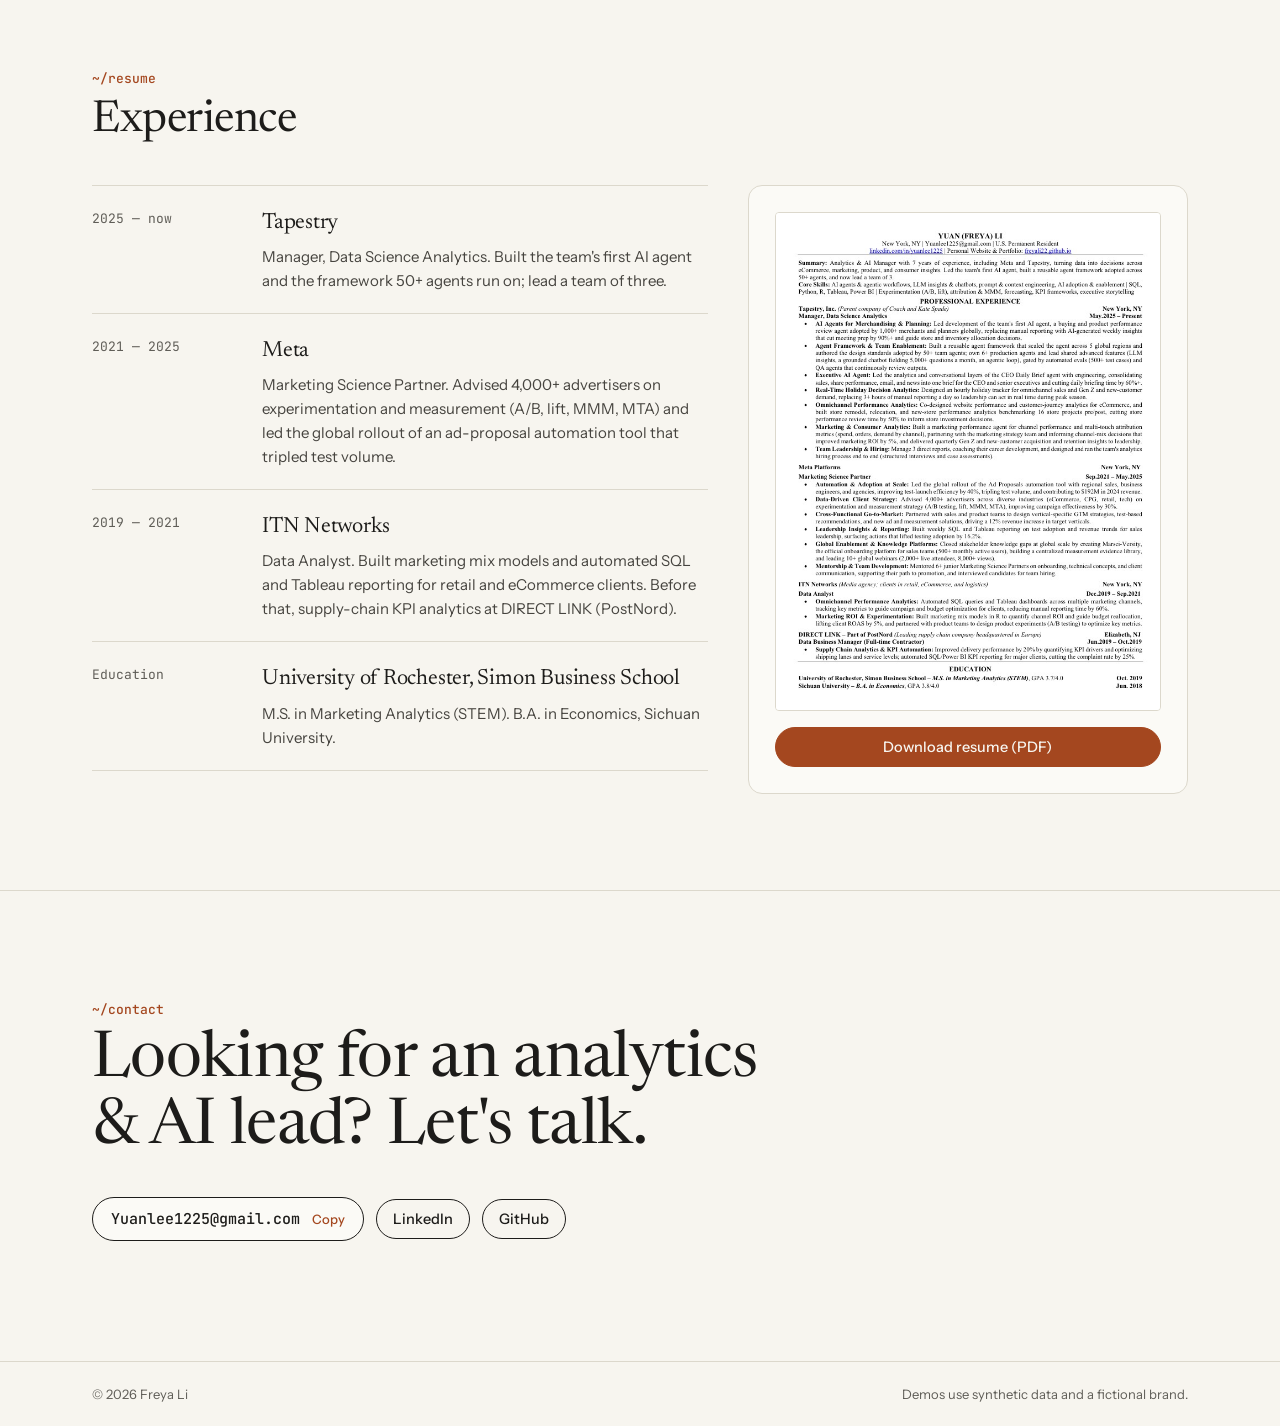
==== commit 0366102c: "Align CEO tour with other agents, fix card previews, bolder View project - CEO tour: chat split into" ====
--- a/index.html
+++ b/index.html
@@ -89,11 +89,11 @@
 
       <a class="acard" href="agents/ceo-brief/">
         <div class="cat">Executive briefing</div>
-        <h3>CEO daily brief</h3>
+        <h3>CEO Morning Brief</h3>
         <div class="thumb" aria-hidden="true" style="display:flex;flex-direction:column;gap:7px">
-          <div><b style="font:500 11.5px var(--mono);color:var(--accent)">Sales</b>  Yesterday +6% vs LY</div>
-          <div><b style="font:500 11.5px var(--mono);color:var(--accent)">Watch</b>  Outerwear stock thin</div>
-          <div><b style="font:500 11.5px var(--mono);color:var(--accent)">Market</b>  Shares +1.2% vs peers</div>
+          <div><b style="font:500 11.5px var(--mono);color:var(--accent)">Sales</b>  Yesterday +5.7% vs LY</div>
+          <div><b style="font:500 11.5px var(--mono);color:var(--accent)">Decide</b>  Outlet markdown, 25% or 30%</div>
+          <div><b style="font:500 11.5px var(--mono);color:var(--accent)">Market</b>  Shares +1.2%, peers +0.4%</div>
         </div>
         <p>A morning brief and a chatbot for the CEO and senior executives.</p>
         <span class="metric">Built for the C-suite</span>
@@ -106,8 +106,8 @@
         <div class="thumb" aria-hidden="true">
           <div class="funnel">
             <div class="fstep"><span>Sessions</span><div class="bar"><i style="width:100%"></i></div><span>100%</span></div>
-            <div class="fstep"><span>Product</span><div class="bar"><i style="width:46%"></i></div><span>46%</span></div>
-            <div class="fstep hl"><span>Cart</span><div class="bar"><i style="width:11%"></i></div><span>11%</span></div>
+            <div class="fstep"><span>Product</span><div class="bar"><i style="width:44%"></i></div><span>44%</span></div>
+            <div class="fstep hl"><span>Cart</span><div class="bar"><i style="width:9%"></i></div><span>9%</span></div>
           </div>
         </div>
         <p>Follows shoppers from the email to the order, finds the step that broke, and says why.</p>
--- a/assets/css/site.css
+++ b/assets/css/site.css
@@ -83,7 +83,8 @@
 .acard.feature h3{font-size:34px}
 .acard p{color:var(--ink-2);font-size:15px}
 .metric{display:inline-flex;align-self:flex-start;align-items:baseline;gap:8px;background:var(--accent-soft);color:var(--accent);border-radius:999px;padding:4px 12px;font-size:13.5px;font-weight:600;white-space:nowrap;display:table;margin:6px auto 0}
-.acard .go{margin-top:auto;font-size:14.5px;font-weight:500;display:inline-flex;gap:6px;align-items:center}
+.acard .go{margin-top:auto;font-size:15px;font-weight:600;color:var(--accent);display:inline-flex;gap:6px;align-items:center}
+.acard:hover .go{text-decoration:underline;text-underline-offset:4px}
 .acard .go span{transition:transform .2s}
 .acard:hover .go span{transform:translateX(3px)}
 .thumb{background:var(--paper);border:1px solid var(--rule);border-radius:var(--r-md);padding:14px;font-size:13px;pointer-events:none}
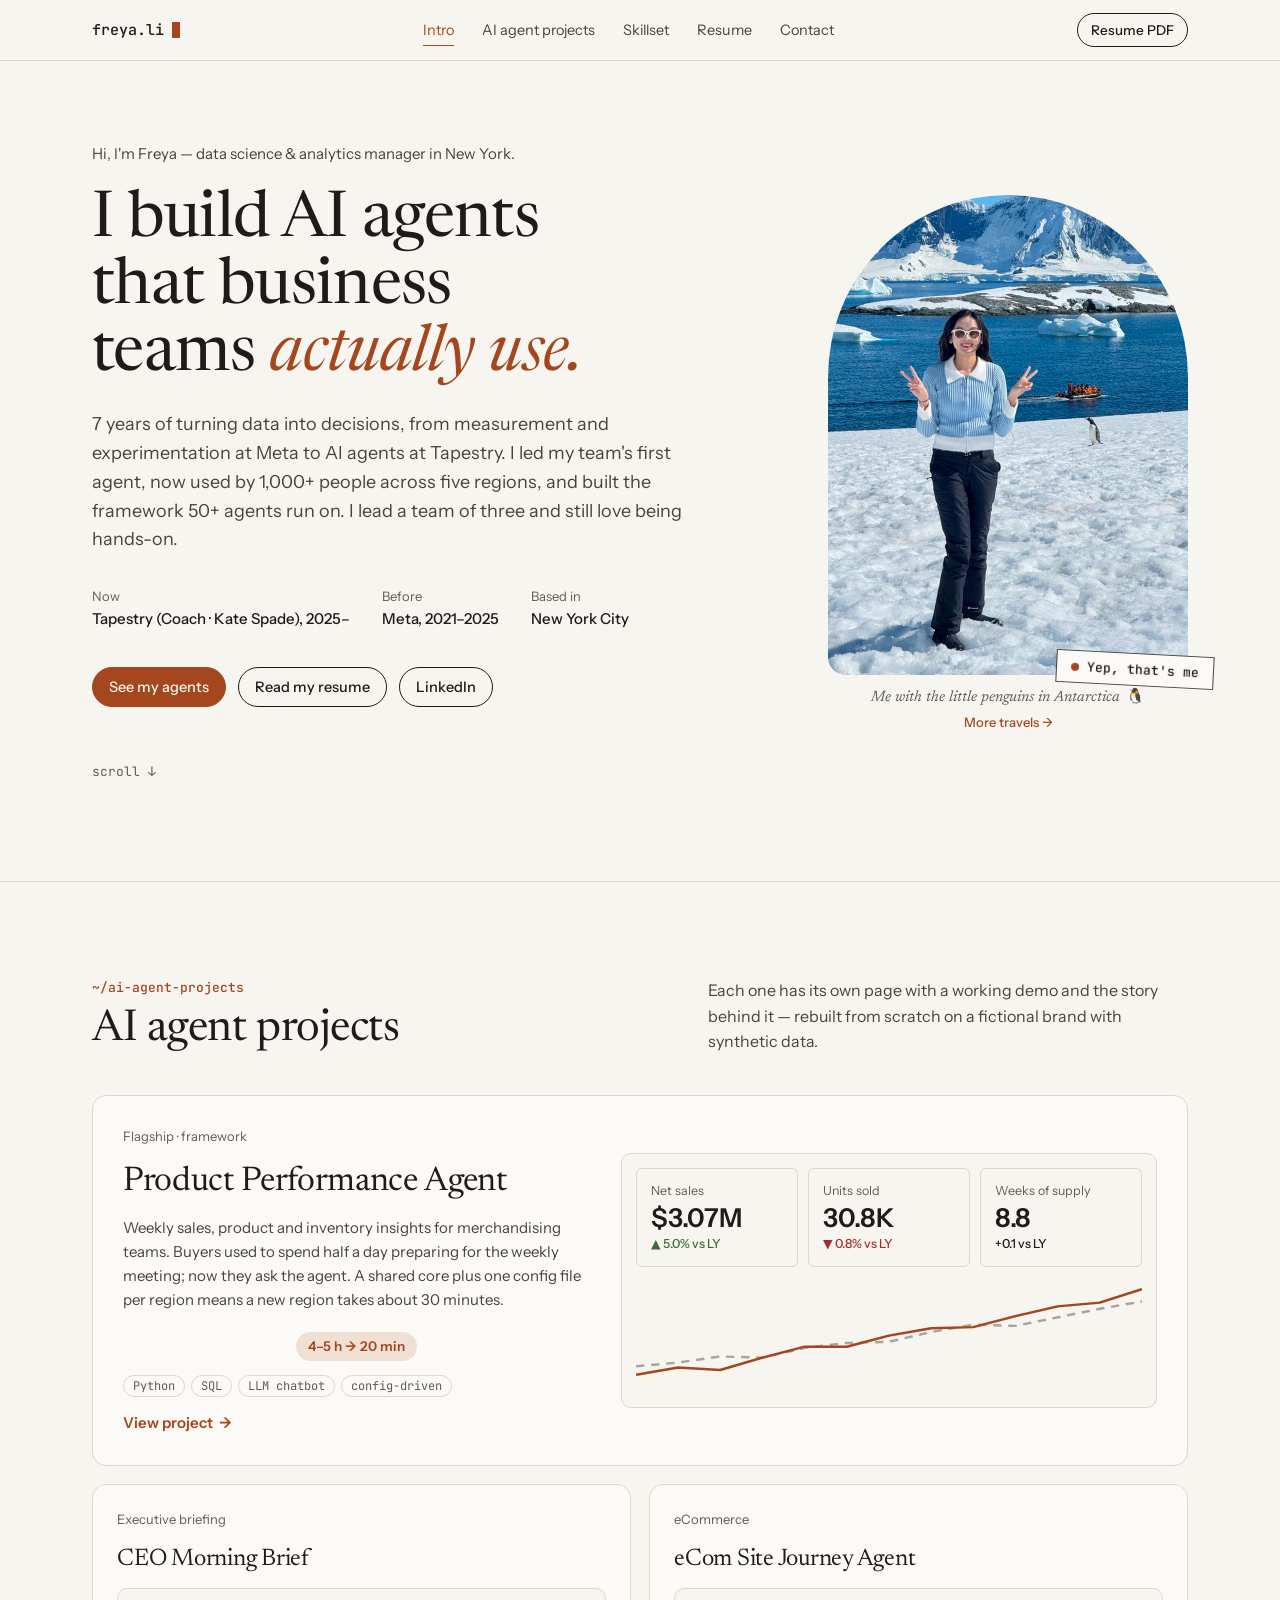
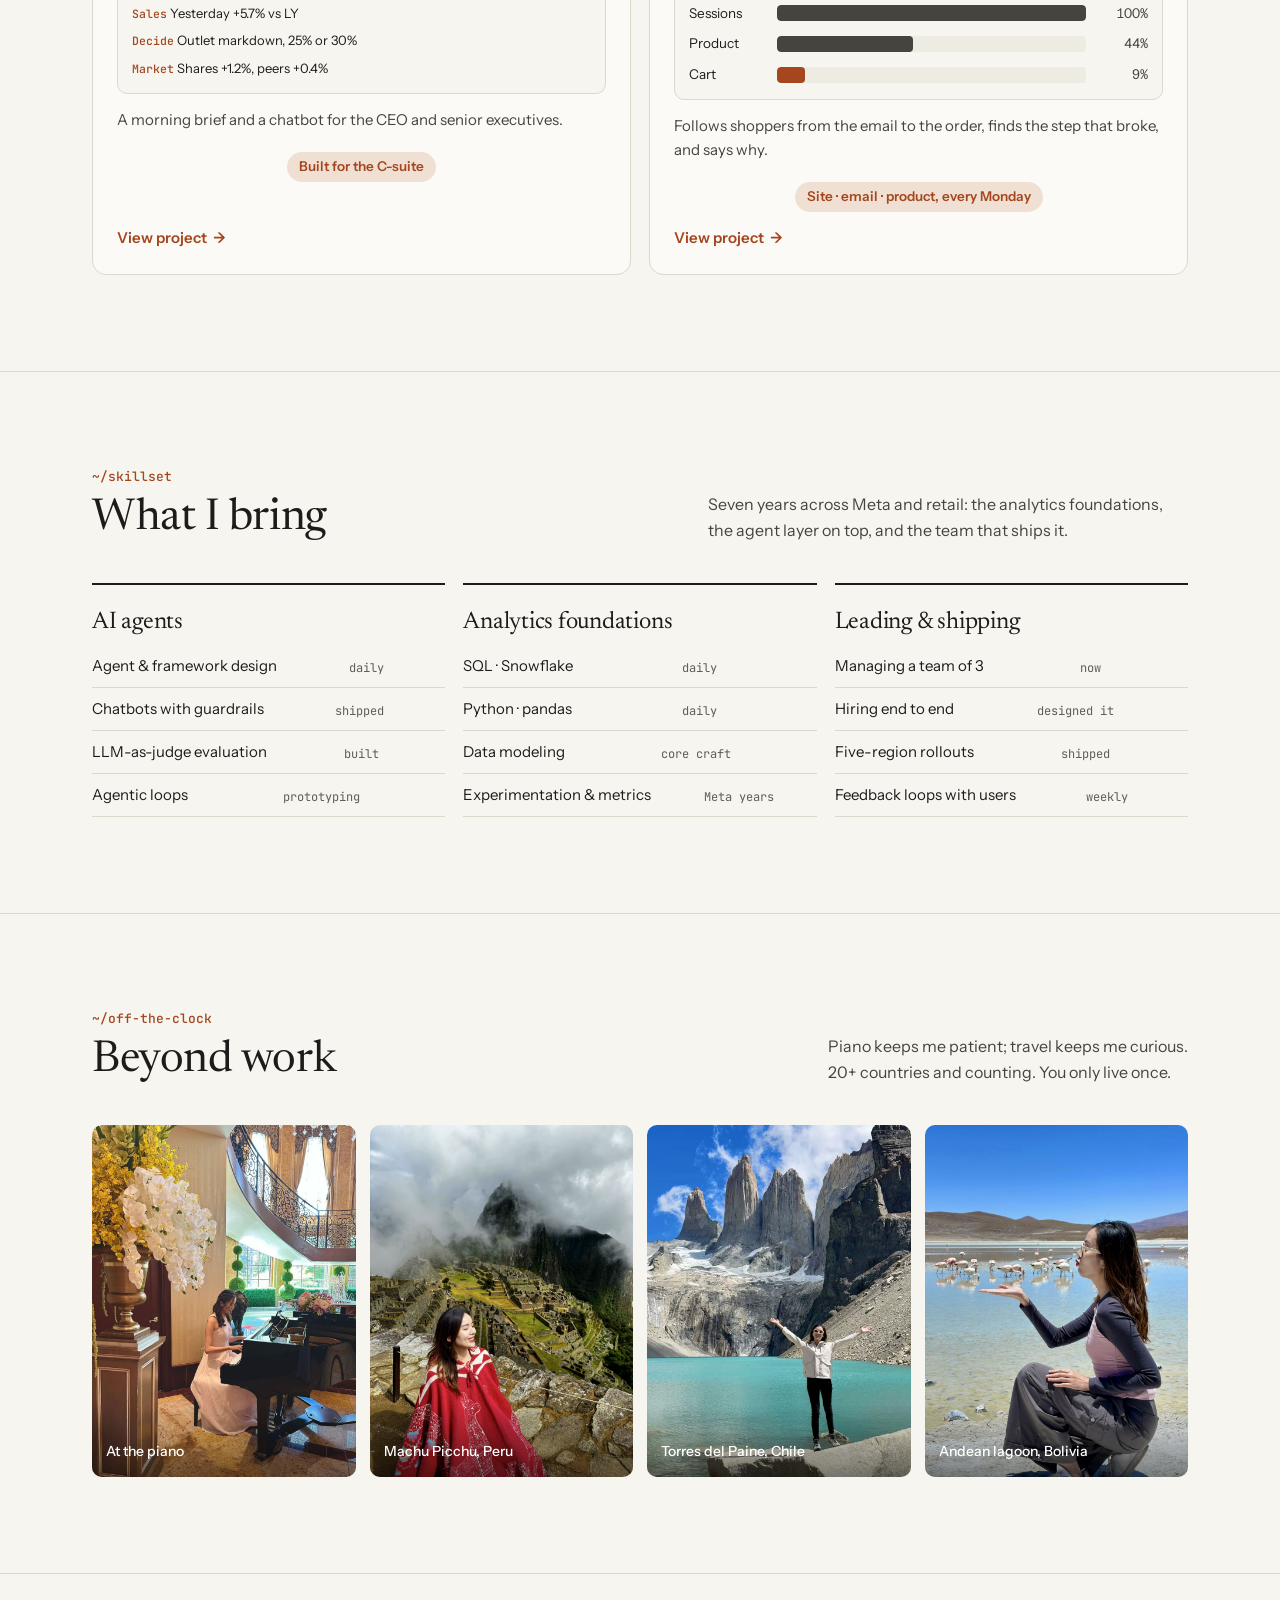
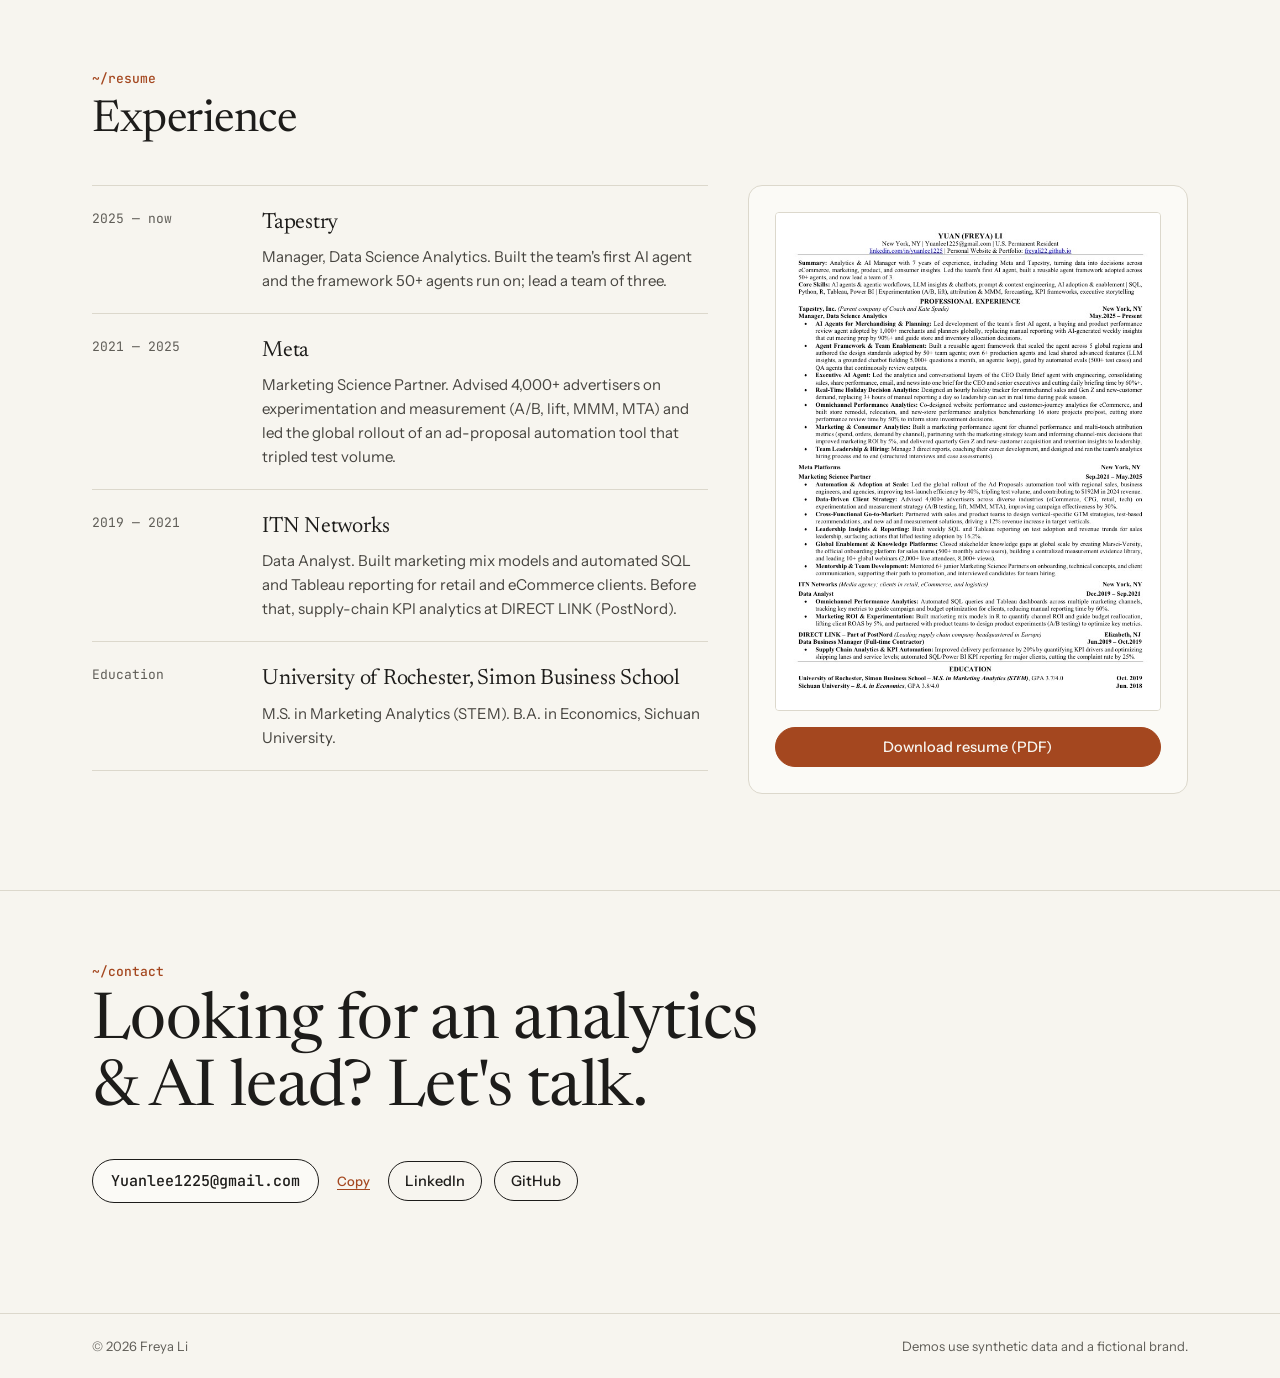
==== commit 0686f299: "Add share previews, mailto contact, hero LinkedIn; tour no longer auto-opens - Open Graph + Twitter " ====
--- a/index.html
+++ b/index.html
@@ -5,6 +5,20 @@
 <meta name="viewport" content="width=device-width, initial-scale=1">
 <title>Freya Li — AI agents that business teams actually use</title>
 <meta name="description" content="Freya Li, data science & analytics manager in New York. I build AI agents that business teams actually use.">
+<link rel="canonical" href="https://freyali22.github.io/">
+<meta property="og:type" content="website">
+<meta property="og:site_name" content="Freya Li">
+<meta property="og:url" content="https://freyali22.github.io/">
+<meta property="og:title" content="Freya Li — AI agents that business teams actually use">
+<meta property="og:description" content="Data science &amp; analytics manager in New York. Three live agent demos: product performance, a CEO morning brief, and eCom site journey.">
+<meta property="og:image" content="https://freyali22.github.io/assets/img/og.jpg">
+<meta property="og:image:width" content="1200">
+<meta property="og:image:height" content="630">
+<meta property="og:image:alt" content="Freya Li in Antarctica, with the line: I build AI agents that business teams actually use">
+<meta name="twitter:card" content="summary_large_image">
+<meta name="twitter:title" content="Freya Li — AI agents that business teams actually use">
+<meta name="twitter:description" content="Data science &amp; analytics manager in New York. Three live agent demos.">
+<meta name="twitter:image" content="https://freyali22.github.io/assets/img/og.jpg">
 <link rel="preconnect" href="https://fonts.googleapis.com">
 <link rel="preconnect" href="https://fonts.gstatic.com" crossorigin>
 <link href="https://fonts.googleapis.com/css2?family=Newsreader:opsz,wght@6..72,400;6..72,500&family=Instrument+Sans:wght@400;500;600&family=JetBrains+Mono:wght@400;500&display=swap" rel="stylesheet">
@@ -45,6 +59,7 @@
       <div class="ctas rise d4">
         <a class="btn solid" href="#agents">See my agents</a>
         <a class="btn" href="#resume">Read my resume</a>
+        <a class="btn" href="https://www.linkedin.com/in/yuanlee1225" target="_blank" rel="noopener">LinkedIn</a>
       </div>
       <a class="scroll-cue rise d4" href="#agents">scroll <span aria-hidden="true">↓</span></a>
     </div>
@@ -202,7 +217,8 @@
     <div class="kicker">~/contact</div>
     <h2>Looking for an analytics &amp; AI lead? Let's talk.</h2>
     <div class="row">
-      <button class="email" type="button" data-copy="Yuanlee1225@gmail.com">Yuanlee1225@gmail.com <em>Copy</em></button>
+      <a class="email" href="mailto:Yuanlee1225@gmail.com">Yuanlee1225@gmail.com</a>
+      <button class="copy" type="button" data-copy="Yuanlee1225@gmail.com" aria-label="Copy email address">Copy</button>
       <a class="btn" href="https://www.linkedin.com/in/yuanlee1225" target="_blank" rel="noopener">LinkedIn</a>
       <a class="btn" href="https://github.com/Freyali22">GitHub</a>
     </div>
--- a/assets/css/site.css
+++ b/assets/css/site.css
@@ -188,11 +188,14 @@
 .pdf a.sheet img{display:block;width:100%;height:auto}
 .pdf .sheet i{display:block;height:6px;background:var(--paper-2);border-radius:3px}
 .pdf .sheet i.h{height:9px;background:#d8d3c6;margin-top:8px}
-.contact{padding:110px 0 120px;border-top:1px solid var(--rule)}
+.contact{padding:72px 0 110px;border-top:1px solid var(--rule)}
 .contact h2{font-size:clamp(40px,5vw,64px);line-height:1.05;max-width:13em}
 .contact .row{display:flex;gap:12px;margin-top:34px;flex-wrap:wrap;align-items:center}
 .email{font:500 15px var(--mono);border:1px solid var(--ink);border-radius:999px;padding:0 18px;min-height:44px;display:inline-flex;align-items:center;gap:12px;background:var(--card);cursor:pointer;color:var(--ink)}
 .email em{font-style:normal;font-family:var(--sans);font-size:13px;color:var(--accent)}
+a.email{color:var(--ink);text-decoration:none}
+a.email:hover{background:var(--ink);color:var(--paper)}
+.copy{font:500 13px var(--sans);color:var(--accent);background:none;border:0;padding:0 6px;min-height:44px;cursor:pointer;text-decoration:underline;text-underline-offset:3px}
 footer{border-top:1px solid var(--rule);padding:22px 0;font-size:13px;color:var(--muted)}
 footer .wrap{display:flex;justify-content:space-between;gap:16px;flex-wrap:wrap}
 
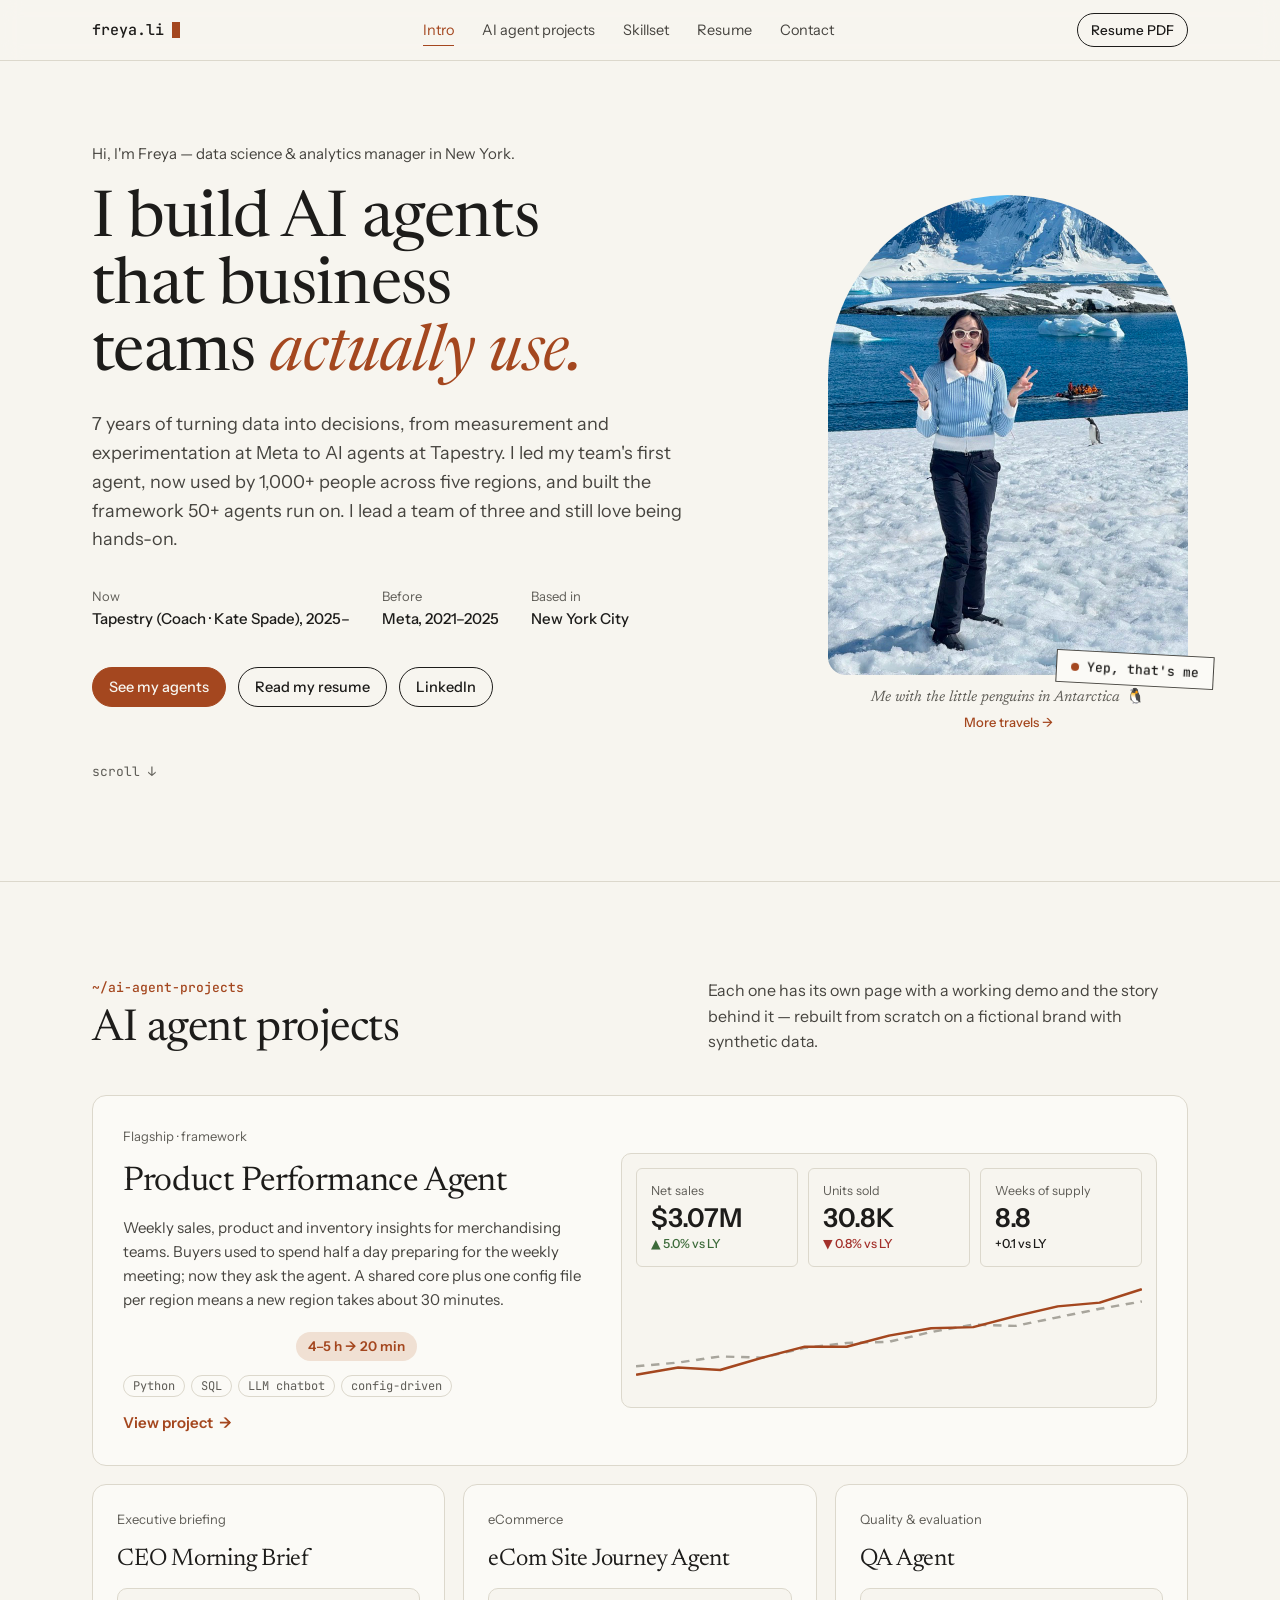
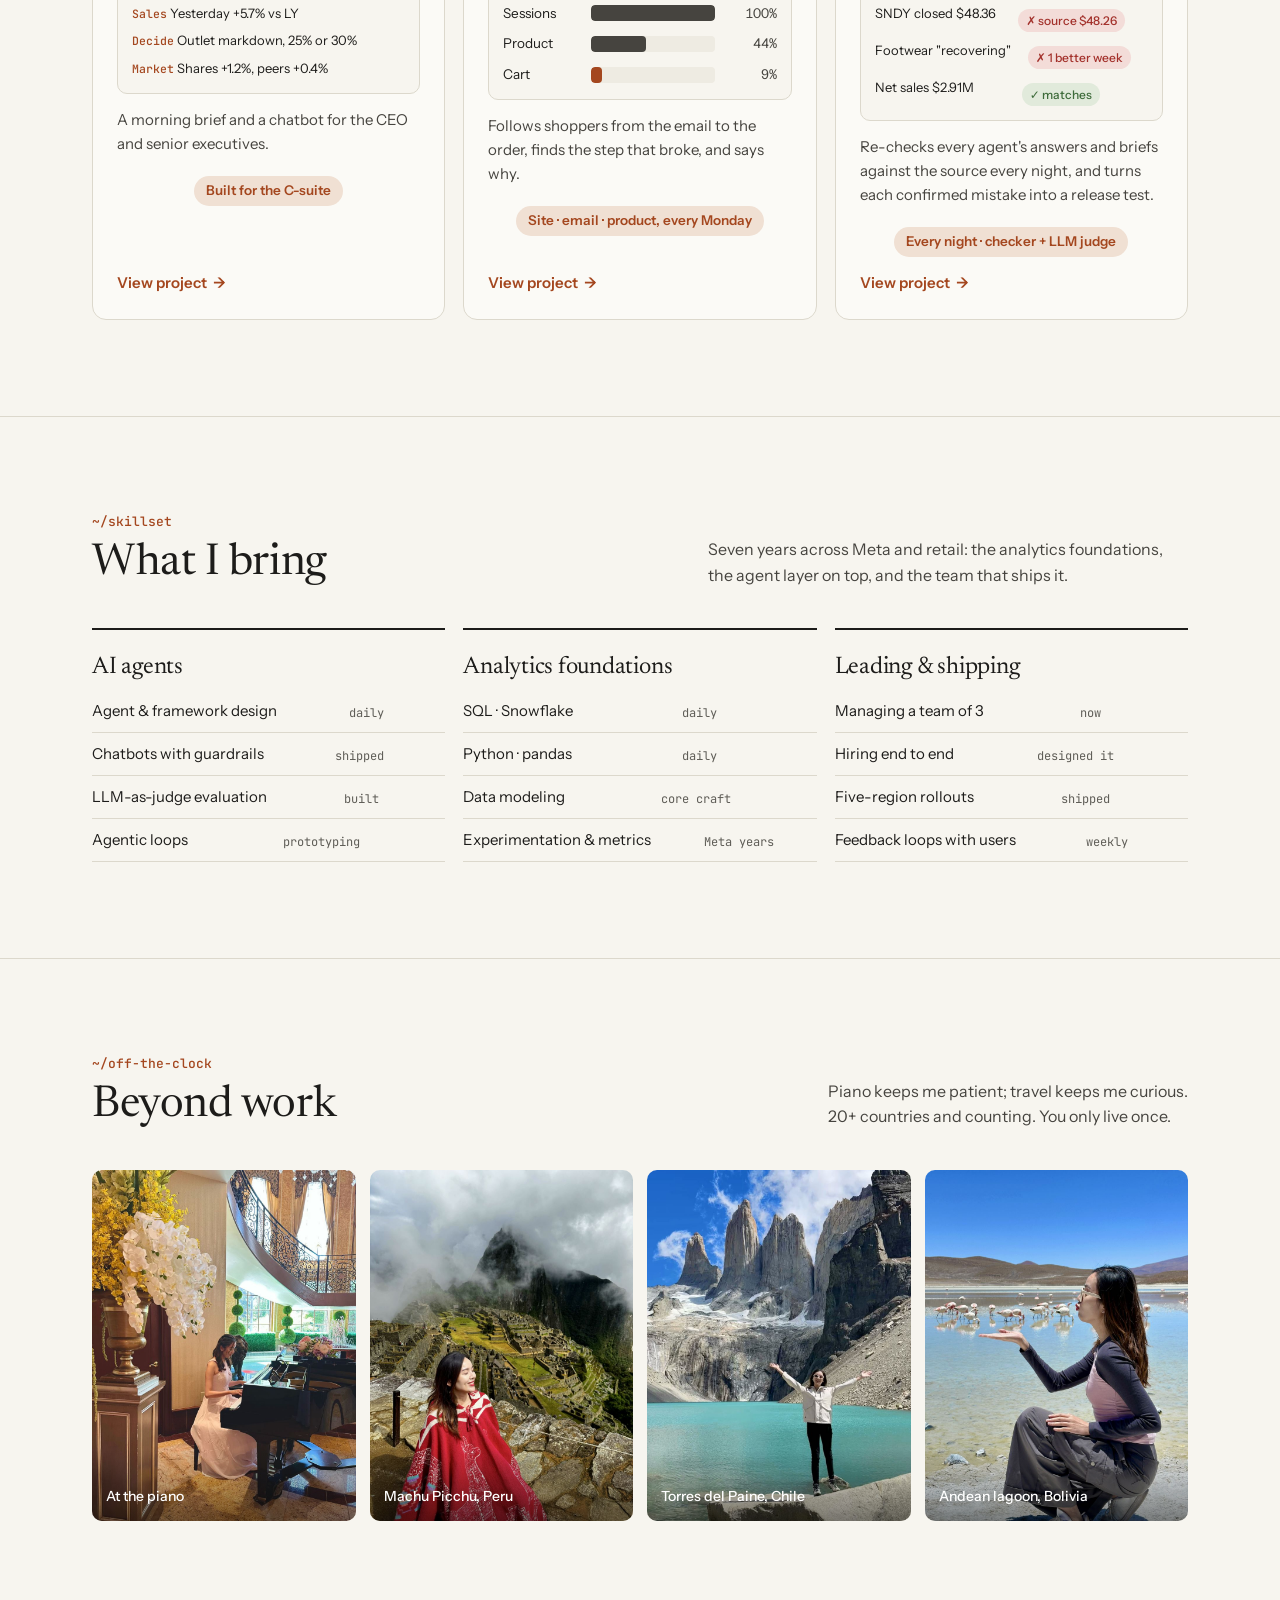
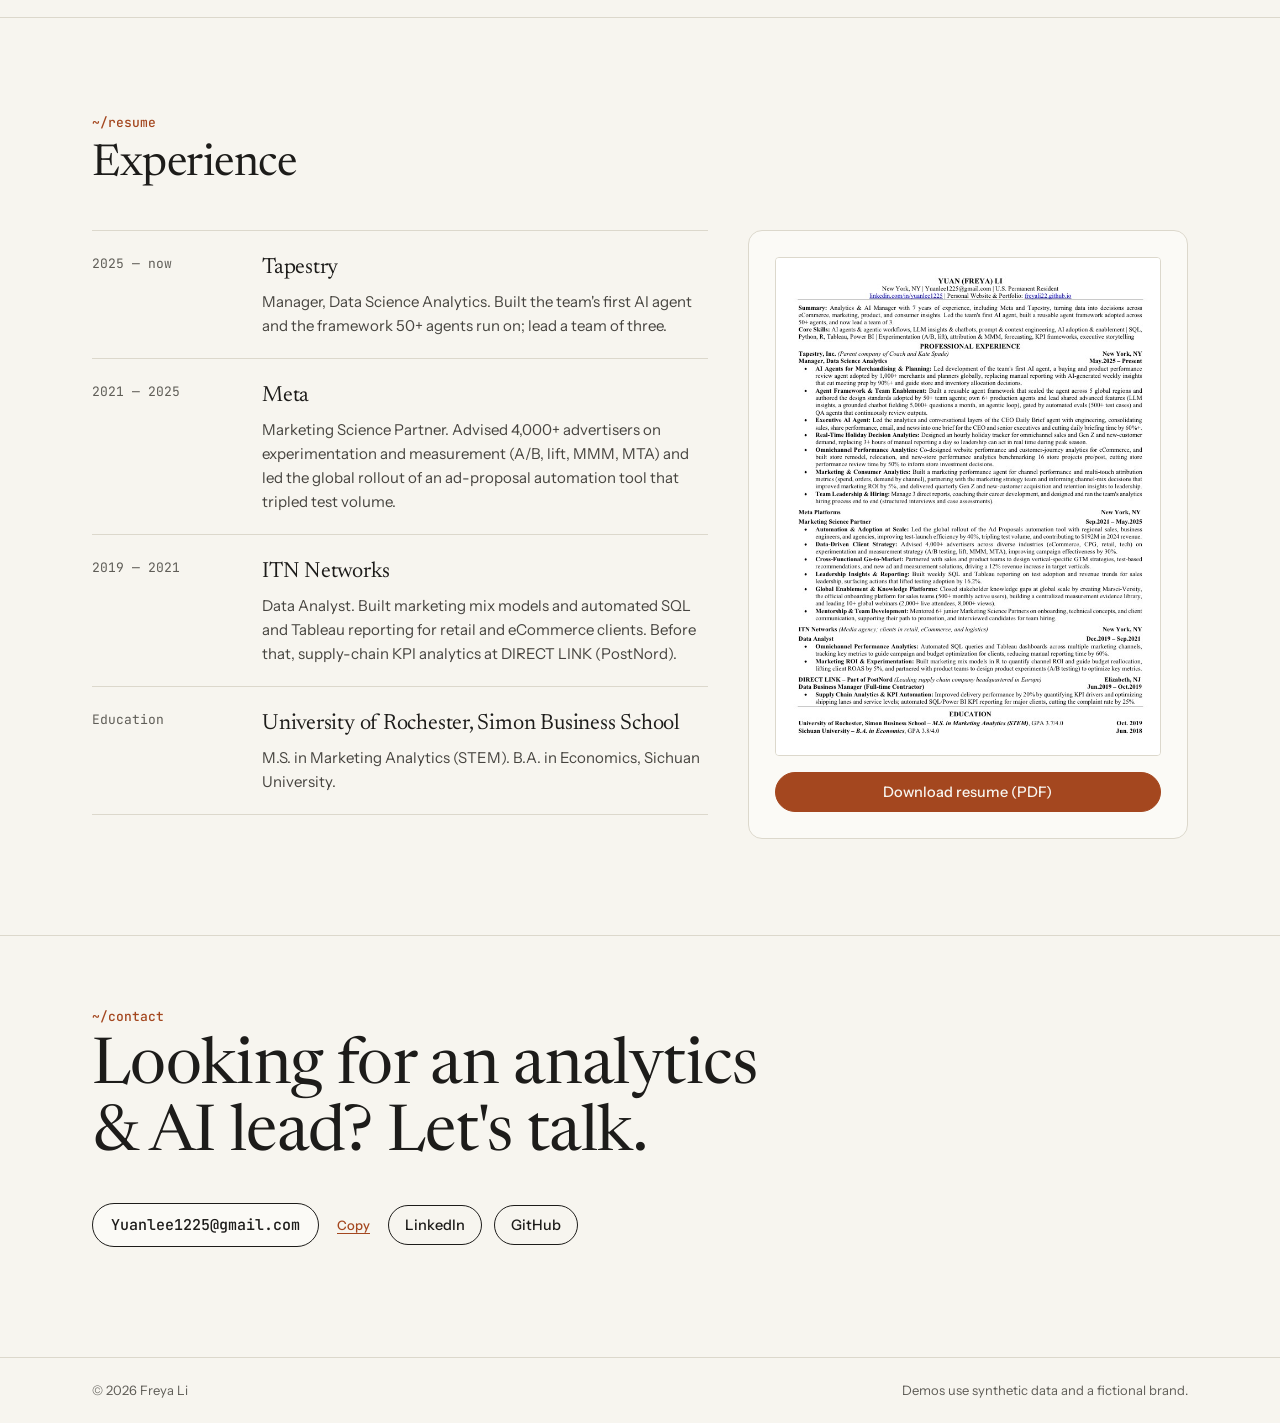
==== commit b3904585: "Add QA Agent demo, inline "Try it" steps on every agent, remove guided tour - New agents/qa/: QA Age" ====
--- a/index.html
+++ b/index.html
@@ -10,14 +10,14 @@
 <meta property="og:site_name" content="Freya Li">
 <meta property="og:url" content="https://freyali22.github.io/">
 <meta property="og:title" content="Freya Li — AI agents that business teams actually use">
-<meta property="og:description" content="Data science &amp; analytics manager in New York. Three live agent demos: product performance, a CEO morning brief, and eCom site journey.">
+<meta property="og:description" content="Data science &amp; analytics manager in New York. Four live agent demos: product performance, a CEO morning brief, eCom site journey, and a QA agent that checks them.">
 <meta property="og:image" content="https://freyali22.github.io/assets/img/og.jpg">
 <meta property="og:image:width" content="1200">
 <meta property="og:image:height" content="630">
 <meta property="og:image:alt" content="Freya Li in Antarctica, with the line: I build AI agents that business teams actually use">
 <meta name="twitter:card" content="summary_large_image">
 <meta name="twitter:title" content="Freya Li — AI agents that business teams actually use">
-<meta name="twitter:description" content="Data science &amp; analytics manager in New York. Three live agent demos.">
+<meta name="twitter:description" content="Data science &amp; analytics manager in New York. Four live agent demos.">
 <meta name="twitter:image" content="https://freyali22.github.io/assets/img/og.jpg">
 <link rel="preconnect" href="https://fonts.googleapis.com">
 <link rel="preconnect" href="https://fonts.gstatic.com" crossorigin>
@@ -79,7 +79,7 @@
       <p>Each one has its own page with a working demo and the story behind it — rebuilt from scratch on a fictional brand with synthetic data.</p>
     </div>
 
-    <div class="agent-grid two">
+    <div class="agent-grid">
       <a class="acard feature" href="agents/product-performance/">
         <div style="display:flex;flex-direction:column;gap:14px;height:100%">
           <div class="cat">Flagship · framework</div>
@@ -130,16 +130,16 @@
         <span class="go">View project <span aria-hidden="true">→</span></span>
       </a>
 
-      <a class="acard" href="agents/qa/" hidden>
+      <a class="acard" href="agents/qa/">
         <div class="cat">Quality &amp; evaluation</div>
-        <h3>QA agent for chatbot answers</h3>
+        <h3>QA Agent</h3>
         <div class="thumb" aria-hidden="true" style="display:flex;flex-direction:column;gap:8px">
-          <div style="display:flex;justify-content:space-between"><span>Outerwear up 12.4%</span><span class="pill ok">✓ 3 of 3</span></div>
-          <div style="display:flex;justify-content:space-between"><span>UK weeks of supply 9.1</span><span class="pill err">✗ source 8.3</span></div>
-          <div style="display:flex;justify-content:space-between"><span>Top 5 styles, Japan</span><span class="pill ok">✓ 5 of 5</span></div>
-        </div>
-        <p>Checks every number the chatbot says against the source, then an LLM judge scores the rest.</p>
-        <span class="metric">Claim checker + LLM judge</span>
+          <div style="display:flex;justify-content:space-between"><span>SNDY closed $48.36</span><span class="pill err">✗ source $48.26</span></div>
+          <div style="display:flex;justify-content:space-between"><span>Footwear "recovering"</span><span class="pill err">✗ 1 better week</span></div>
+          <div style="display:flex;justify-content:space-between"><span>Net sales $2.91M</span><span class="pill ok">✓ matches</span></div>
+        </div>
+        <p>Re-checks every agent's answers and briefs against the source every night, and turns each confirmed mistake into a release test.</p>
+        <span class="metric">Every night · checker + LLM judge</span>
         <span class="go">View project <span aria-hidden="true">→</span></span>
       </a>
     </div>
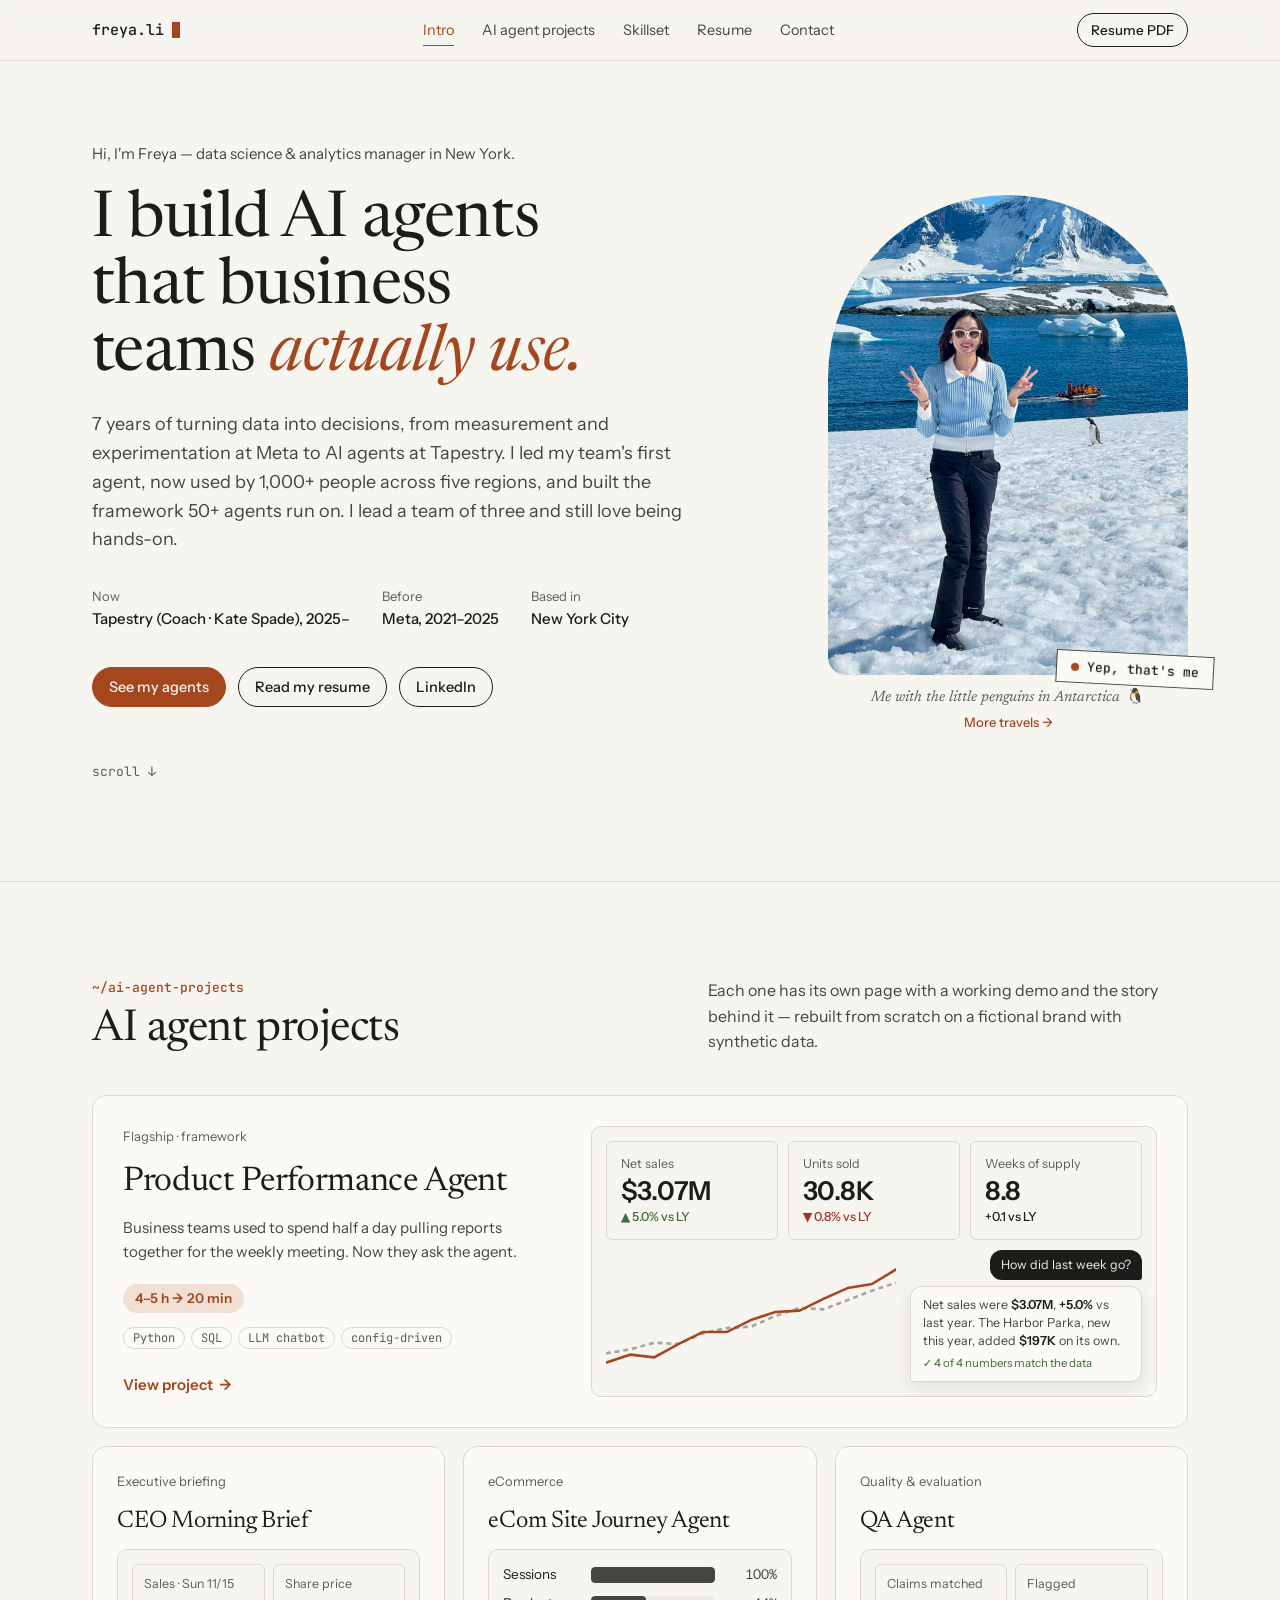
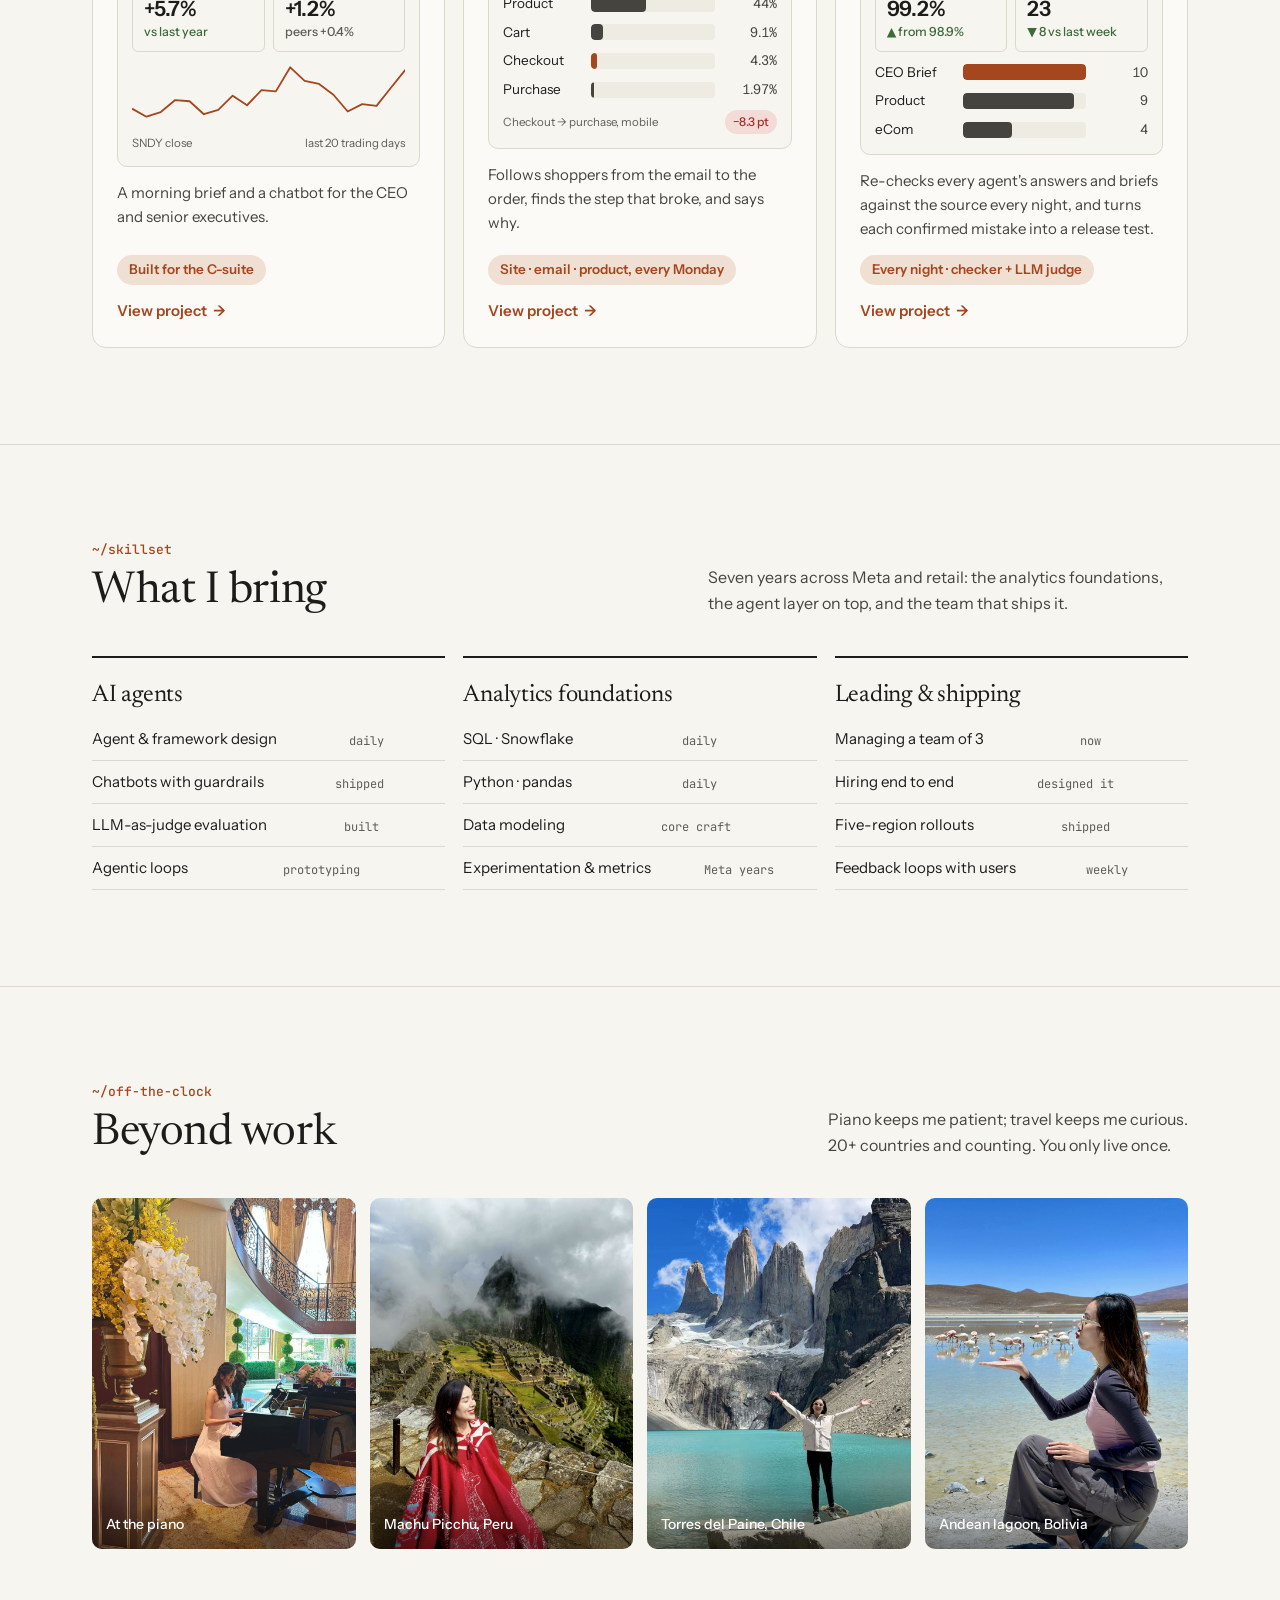
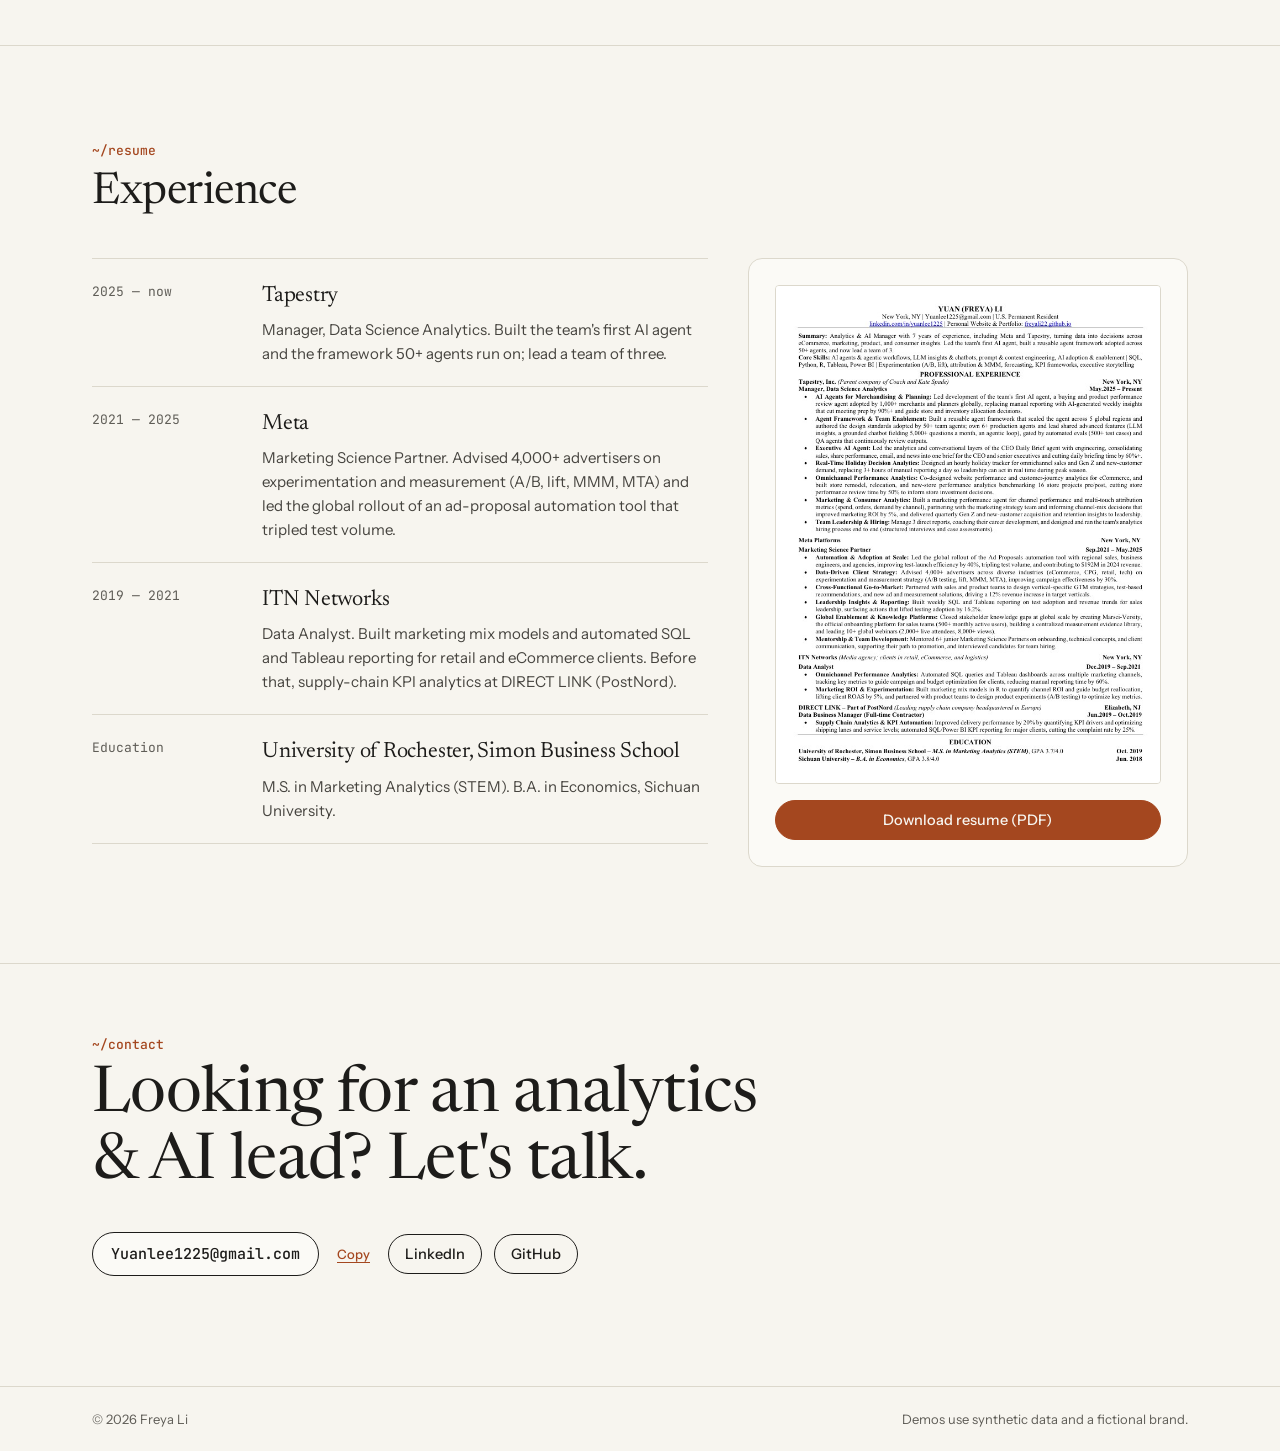
==== commit caec74c9: "Homepage cards: real mini charts on every agent, chat on the flagship - CEO / eCom / QA thumbnails b" ====
--- a/index.html
+++ b/index.html
@@ -3,6 +3,7 @@
 <head>
 <meta charset="utf-8">
 <meta name="viewport" content="width=device-width, initial-scale=1">
+<meta name="robots" content="noindex, nofollow">
 <title>Freya Li — AI agents that business teams actually use</title>
 <meta name="description" content="Freya Li, data science & analytics manager in New York. I build AI agents that business teams actually use.">
 <link rel="canonical" href="https://freyali22.github.io/">
@@ -84,7 +85,7 @@
         <div style="display:flex;flex-direction:column;gap:14px;height:100%">
           <div class="cat">Flagship · framework</div>
           <h3>Product Performance Agent</h3>
-          <p>Weekly sales, product and inventory insights for merchandising teams. Buyers used to spend half a day preparing for the weekly meeting; now they ask the agent. A shared core plus one config file per region means a new region takes about 30 minutes.</p>
+          <p>Business teams used to spend half a day pulling reports together for the weekly meeting. Now they ask the agent.</p>
           <span class="metric">4–5 h → 20 min</span>
           <div class="tags"><span>Python</span><span>SQL</span><span>LLM chatbot</span><span>config-driven</span></div>
           <span class="go">View project <span aria-hidden="true">→</span></span>
@@ -95,20 +96,31 @@
             <div class="kpi"><div class="lab">Units sold</div><div class="val">30.8K</div><div class="dl down">▼ 0.8% vs LY</div></div>
             <div class="kpi"><div class="lab">Weeks of supply</div><div class="val">8.8</div><div class="dl">+0.1 vs LY</div></div>
           </div>
-          <svg viewBox="0 0 300 90" style="width:100%;height:110px;margin-top:10px" preserveAspectRatio="none">
-            <polyline fill="none" stroke="#a8a59c" stroke-width="2" stroke-dasharray="5 4" points="0,73 25,70 50,65 75,66 100,58 125,54 150,53 175,45 200,39 225,40 250,33 275,26 300,20"/>
-            <polyline fill="none" stroke="#a4471f" stroke-width="2" points="0,80 25,74 50,76 75,66 100,57 125,57 150,48 175,42 200,41 225,32 250,24 275,21 300,10"/>
-          </svg>
+          <div class="ppa-split">
+            <svg viewBox="0 0 300 90" style="width:100%;height:120px" preserveAspectRatio="none">
+              <polyline fill="none" stroke="#a8a59c" stroke-width="2" stroke-dasharray="5 4" points="0,73 25,70 50,65 75,66 100,58 125,54 150,53 175,45 200,39 225,40 250,33 275,26 300,20"/>
+              <polyline fill="none" stroke="#a4471f" stroke-width="2" points="0,80 25,74 50,76 75,66 100,57 125,57 150,48 175,42 200,41 225,32 250,24 275,21 300,10"/>
+            </svg>
+            <div class="chat-pop">
+              <div class="q">How did last week go?</div>
+              <div class="a">Net sales were <b>$3.07M</b>, <b>+5.0%</b> vs last year. The Harbor Parka, new this year, added <b>$197K</b> on its own.<span class="chk">✓ 4 of 4 numbers match the data</span></div>
+            </div>
+          </div>
         </div>
       </a>
 
       <a class="acard" href="agents/ceo-brief/">
         <div class="cat">Executive briefing</div>
         <h3>CEO Morning Brief</h3>
-        <div class="thumb" aria-hidden="true" style="display:flex;flex-direction:column;gap:7px">
-          <div><b style="font:500 11.5px var(--mono);color:var(--accent)">Sales</b>  Yesterday +5.7% vs LY</div>
-          <div><b style="font:500 11.5px var(--mono);color:var(--accent)">Decide</b>  Outlet markdown, 25% or 30%</div>
-          <div><b style="font:500 11.5px var(--mono);color:var(--accent)">Market</b>  Shares +1.2%, peers +0.4%</div>
+        <div class="thumb" aria-hidden="true">
+          <div class="kpis two">
+            <div class="kpi"><div class="lab">Sales · Sun 11/15</div><div class="val">+5.7%</div><div class="dl up">vs last year</div></div>
+            <div class="kpi"><div class="lab">Share price</div><div class="val">+1.2%</div><div class="dl">peers +0.4%</div></div>
+          </div>
+          <svg viewBox="0 0 300 70" class="spark" preserveAspectRatio="none">
+            <polyline fill="none" stroke="#a4471f" stroke-width="2" stroke-linejoin="round" points="0,53.2 15.8,62 31.6,56.9 47.4,43.8 63.2,45.1 78.9,59.3 94.7,54.6 110.5,39 126.3,49.5 142.1,33 157.9,34.3 173.7,8 189.5,22.8 205.3,26.2 221.1,38 236.8,56.3 252.6,48.2 268.4,50.2 284.2,30.3 300,10.7"/>
+          </svg>
+          <div class="thumb-note"><span>SNDY close</span><span>last 20 trading days</span></div>
         </div>
         <p>A morning brief and a chatbot for the CEO and senior executives.</p>
         <span class="metric">Built for the C-suite</span>
@@ -119,11 +131,14 @@
         <div class="cat">eCommerce</div>
         <h3>eCom Site Journey Agent</h3>
         <div class="thumb" aria-hidden="true">
-          <div class="funnel">
+          <div class="funnel tight">
             <div class="fstep"><span>Sessions</span><div class="bar"><i style="width:100%"></i></div><span>100%</span></div>
-            <div class="fstep"><span>Product</span><div class="bar"><i style="width:44%"></i></div><span>44%</span></div>
-            <div class="fstep hl"><span>Cart</span><div class="bar"><i style="width:9%"></i></div><span>9%</span></div>
-          </div>
+            <div class="fstep"><span>Product</span><div class="bar"><i style="width:44.2%"></i></div><span>44%</span></div>
+            <div class="fstep"><span>Cart</span><div class="bar"><i style="width:9.1%"></i></div><span>9.1%</span></div>
+            <div class="fstep hl"><span>Checkout</span><div class="bar"><i style="width:4.3%"></i></div><span>4.3%</span></div>
+            <div class="fstep"><span>Purchase</span><div class="bar"><i style="width:2%"></i></div><span>1.97%</span></div>
+          </div>
+          <div class="thumb-note"><span>Checkout → purchase, mobile</span><span class="pill err">−8.3 pt</span></div>
         </div>
         <p>Follows shoppers from the email to the order, finds the step that broke, and says why.</p>
         <span class="metric">Site · email · product, every Monday</span>
@@ -133,10 +148,16 @@
       <a class="acard" href="agents/qa/">
         <div class="cat">Quality &amp; evaluation</div>
         <h3>QA Agent</h3>
-        <div class="thumb" aria-hidden="true" style="display:flex;flex-direction:column;gap:8px">
-          <div style="display:flex;justify-content:space-between"><span>SNDY closed $48.36</span><span class="pill err">✗ source $48.26</span></div>
-          <div style="display:flex;justify-content:space-between"><span>Footwear "recovering"</span><span class="pill err">✗ 1 better week</span></div>
-          <div style="display:flex;justify-content:space-between"><span>Net sales $2.91M</span><span class="pill ok">✓ matches</span></div>
+        <div class="thumb" aria-hidden="true">
+          <div class="kpis two">
+            <div class="kpi"><div class="lab">Claims matched</div><div class="val">99.2%</div><div class="dl up">▲ from 98.9%</div></div>
+            <div class="kpi"><div class="lab">Flagged</div><div class="val">23</div><div class="dl up">▼ 8 vs last week</div></div>
+          </div>
+          <div class="funnel tight" style="margin-top:10px">
+            <div class="fstep hl"><span>CEO Brief</span><div class="bar"><i style="width:100%"></i></div><span>10</span></div>
+            <div class="fstep"><span>Product</span><div class="bar"><i style="width:90%"></i></div><span>9</span></div>
+            <div class="fstep"><span>eCom</span><div class="bar"><i style="width:40%"></i></div><span>4</span></div>
+          </div>
         </div>
         <p>Re-checks every agent's answers and briefs against the source every night, and turns each confirmed mistake into a release test.</p>
         <span class="metric">Every night · checker + LLM judge</span>
--- a/assets/css/site.css
+++ b/assets/css/site.css
@@ -77,7 +77,7 @@
 .acard{background:var(--card);border:1px solid var(--rule);border-radius:var(--r-lg);padding:24px;display:flex;flex-direction:column;gap:14px;text-decoration:none;transition:border-color .2s,opacity .2s}
 .agent-grid:hover .acard:not(:hover){opacity:.72}
 .acard:hover{border-color:var(--ink-2)}
-.acard.feature{grid-column:span 3;display:grid;grid-template-columns:1fr 1.15fr;gap:32px;align-items:center;padding:30px}
+.acard.feature{grid-column:span 3;display:grid;grid-template-columns:1fr 1.3fr;gap:32px;align-items:center;padding:30px}
 .acard .cat{font-size:13px;color:var(--muted)}
 .acard h3{font-size:24px;line-height:1.15;margin-top:2px}
 .acard.feature h3{font-size:34px}
@@ -156,6 +156,24 @@
 .fstep .bar i{display:block;height:100%;background:var(--ink-2);border-radius:4px;transition:width .5s cubic-bezier(.2,.7,.2,1)}
 .fstep.hl .bar i{background:var(--accent)}
 .fstep span:last-child{text-align:right;font-variant-numeric:tabular-nums;color:var(--ink-2)}
+/* homepage card thumbs */
+.acard .metric{display:inline-flex;align-self:flex-start;margin:6px 0 0}
+.acard:not(.feature) .metric{margin-top:auto}
+.acard:not(.feature) .go{margin-top:0}
+.kpis.two{grid-template-columns:1fr 1fr;gap:8px}
+.kpis.two .kpi{padding:9px 11px}
+.kpis.two .kpi .val{font-size:21px}
+.kpis.two .kpi .dl:not(.up):not(.down){color:var(--muted)}
+.funnel.tight{gap:7px}
+.thumb .spark{display:block;width:100%;height:64px;margin-top:8px}
+.thumb-note{display:flex;justify-content:space-between;align-items:center;gap:8px;margin-top:10px;font-size:11.5px;color:var(--muted)}
+.thumb-note .pill{margin:0}
+.ppa-split{display:grid;grid-template-columns:1.25fr 1fr;gap:14px;align-items:center;margin-top:10px}
+.chat-pop{display:flex;flex-direction:column;align-items:flex-end;gap:6px}
+.chat-pop .q{background:var(--ink);color:#f3f0e8;border-radius:12px 12px 3px 12px;padding:5px 11px;font-size:12.5px}
+.chat-pop .a{background:var(--card);border:1px solid var(--rule);border-radius:12px 12px 12px 3px;padding:9px 12px;font-size:12.5px;line-height:1.45;color:var(--ink-2);box-shadow:0 6px 18px rgba(29,28,26,.10)}
+.chat-pop .a b{color:var(--ink);font-weight:600}
+.chat-pop .chk{display:block;margin-top:5px;font-size:11.5px;color:var(--ok)}
 
 /* ---------- skills / beyond / resume / contact ---------- */
 .skills{display:grid;grid-template-columns:repeat(3,1fr);gap:18px}
@@ -267,6 +285,8 @@
   .meta div:nth-child(n+3){border-top:1px solid var(--rule)}
   .kpis,.kpis.four{grid-template-columns:repeat(2,1fr)}
   .kpi .val{font-size:21px}
+  .ppa-split{grid-template-columns:1fr}
+  .ppa-split svg{height:100px!important}
   .pager{grid-template-columns:1fr}
   .story-sec .grid{gap:16px}
 }
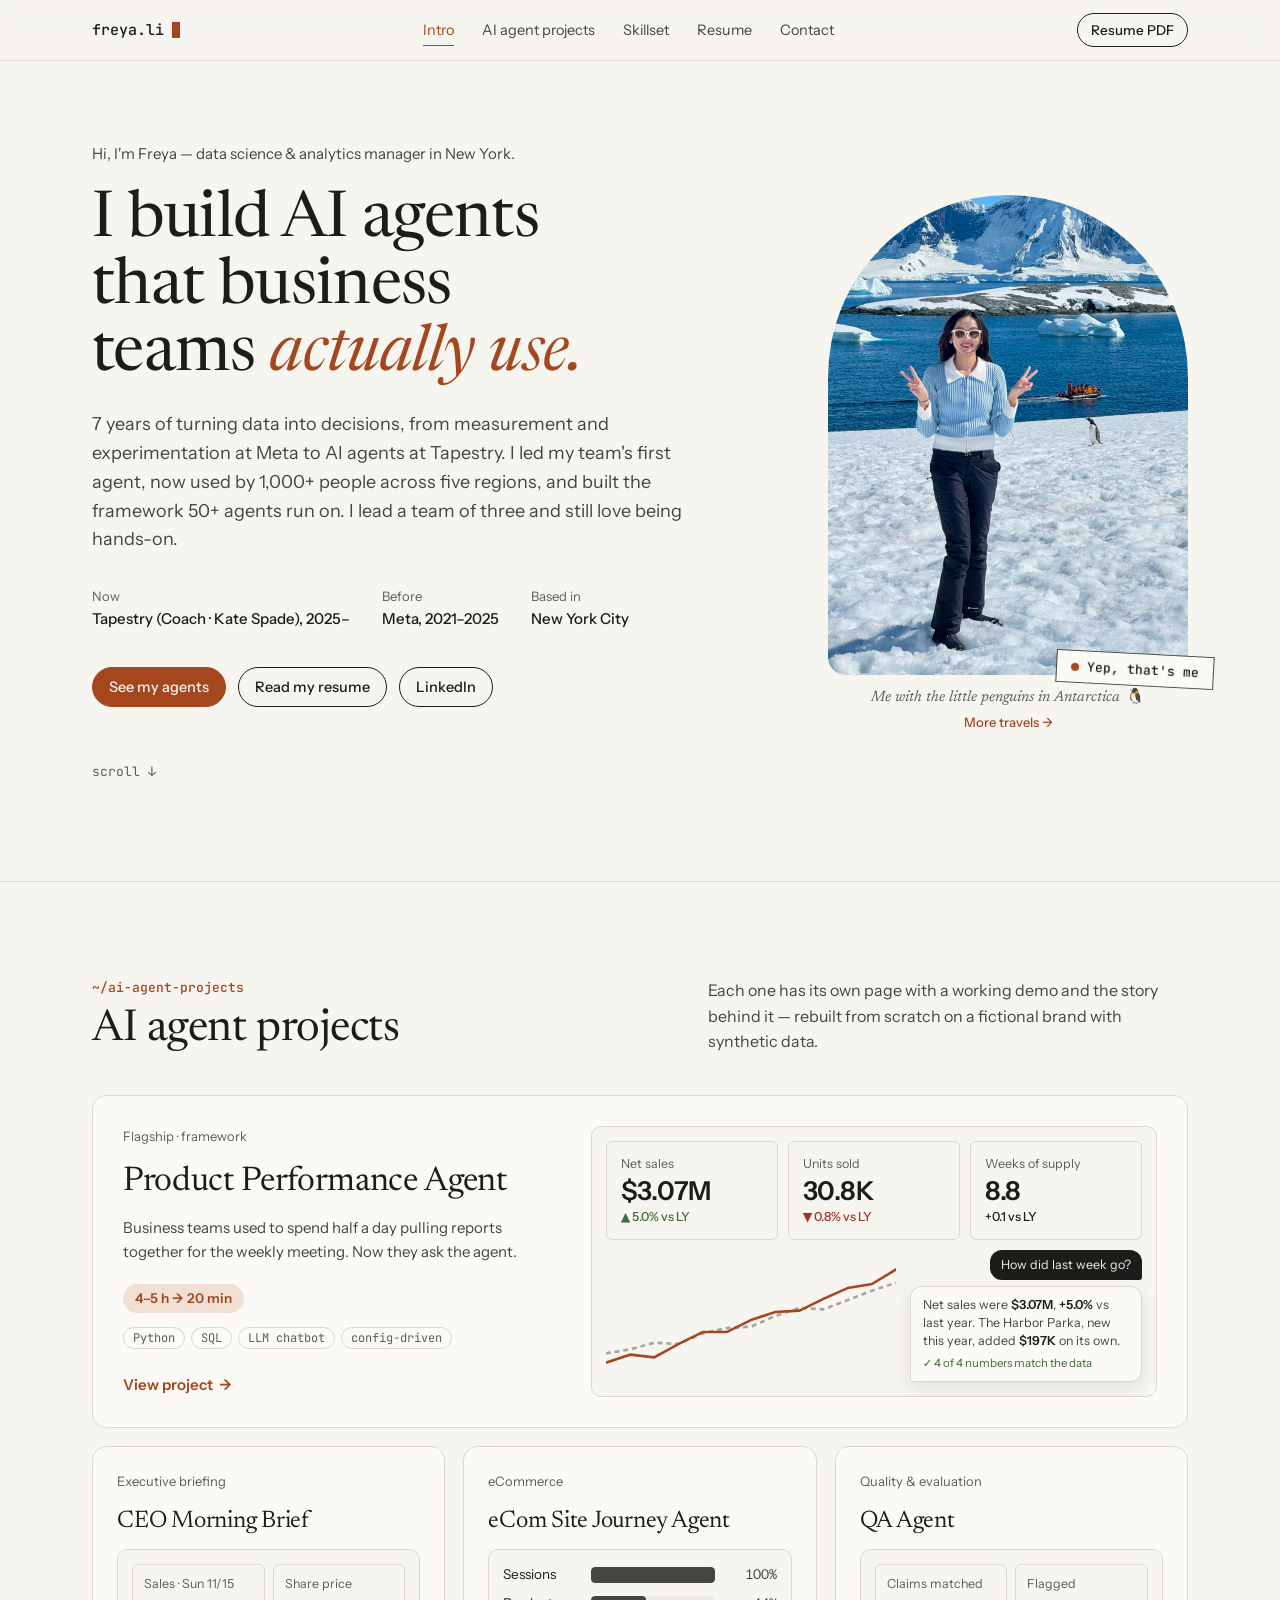
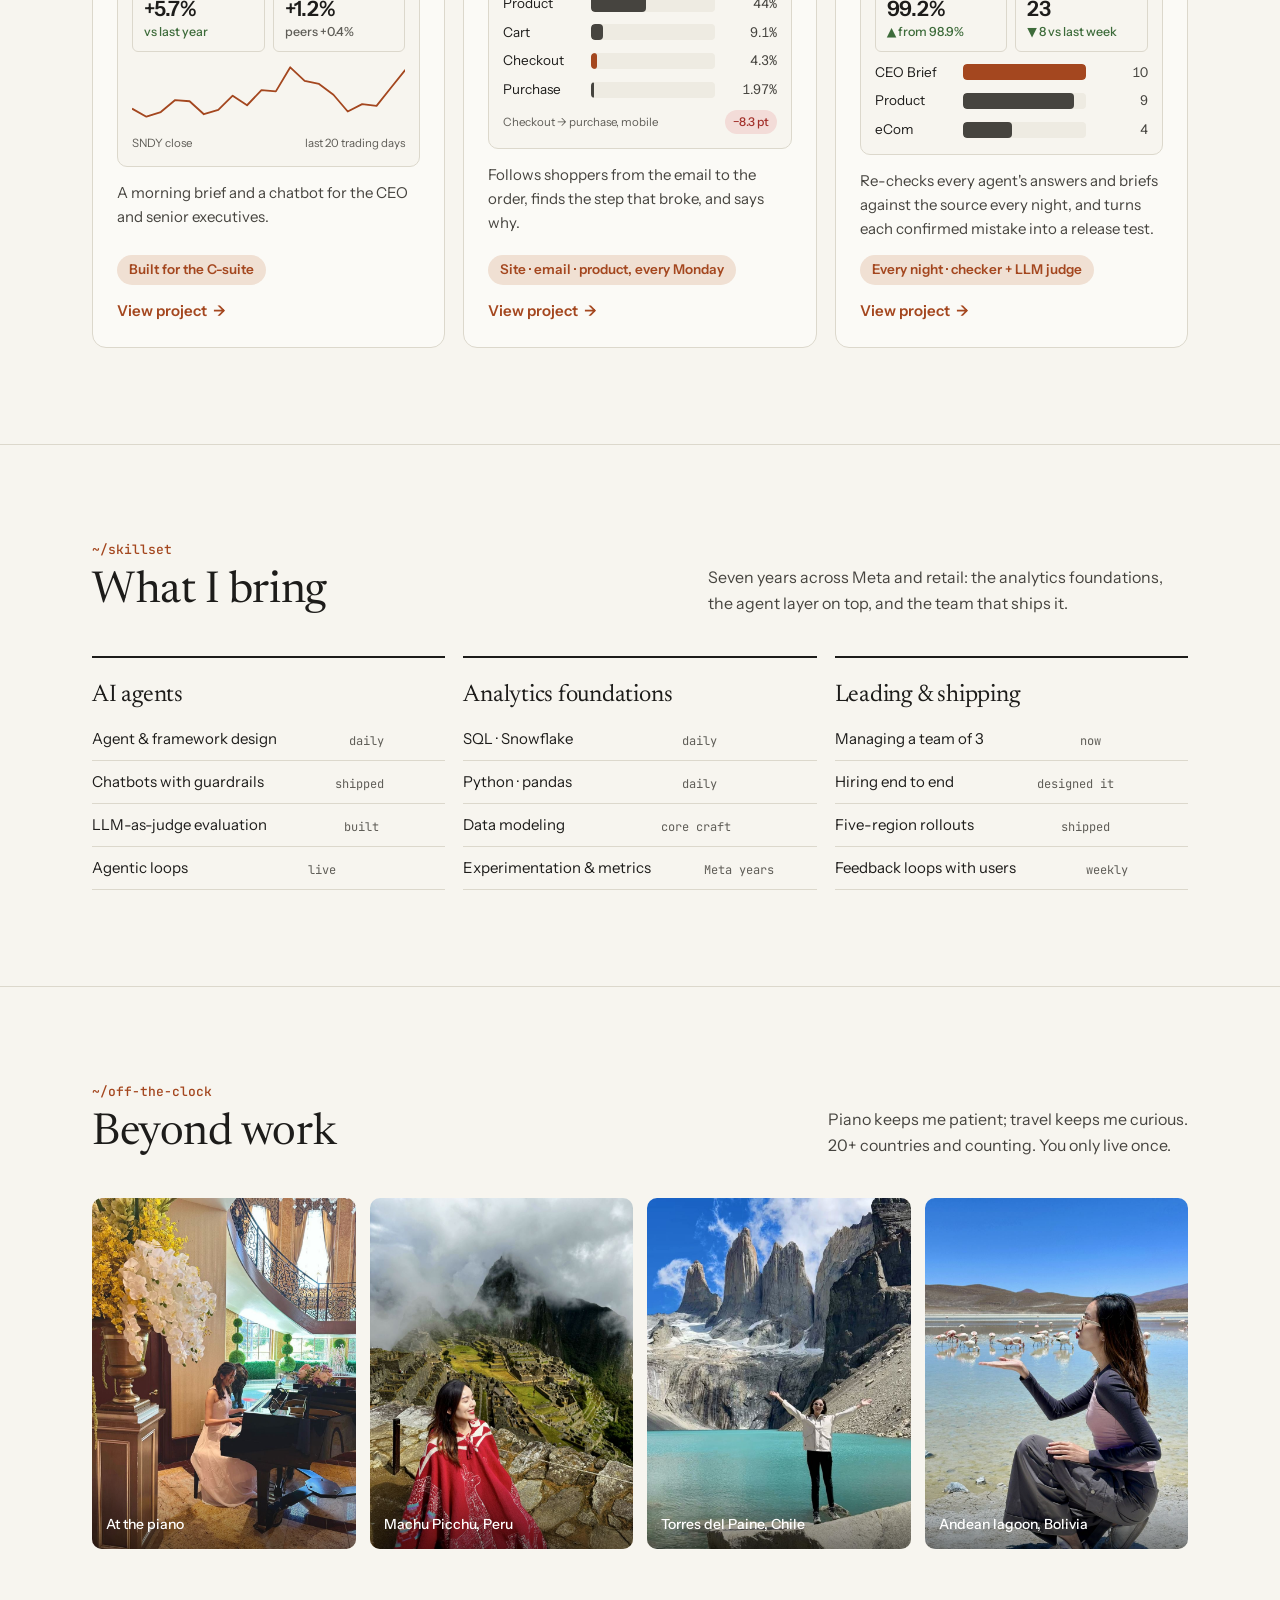
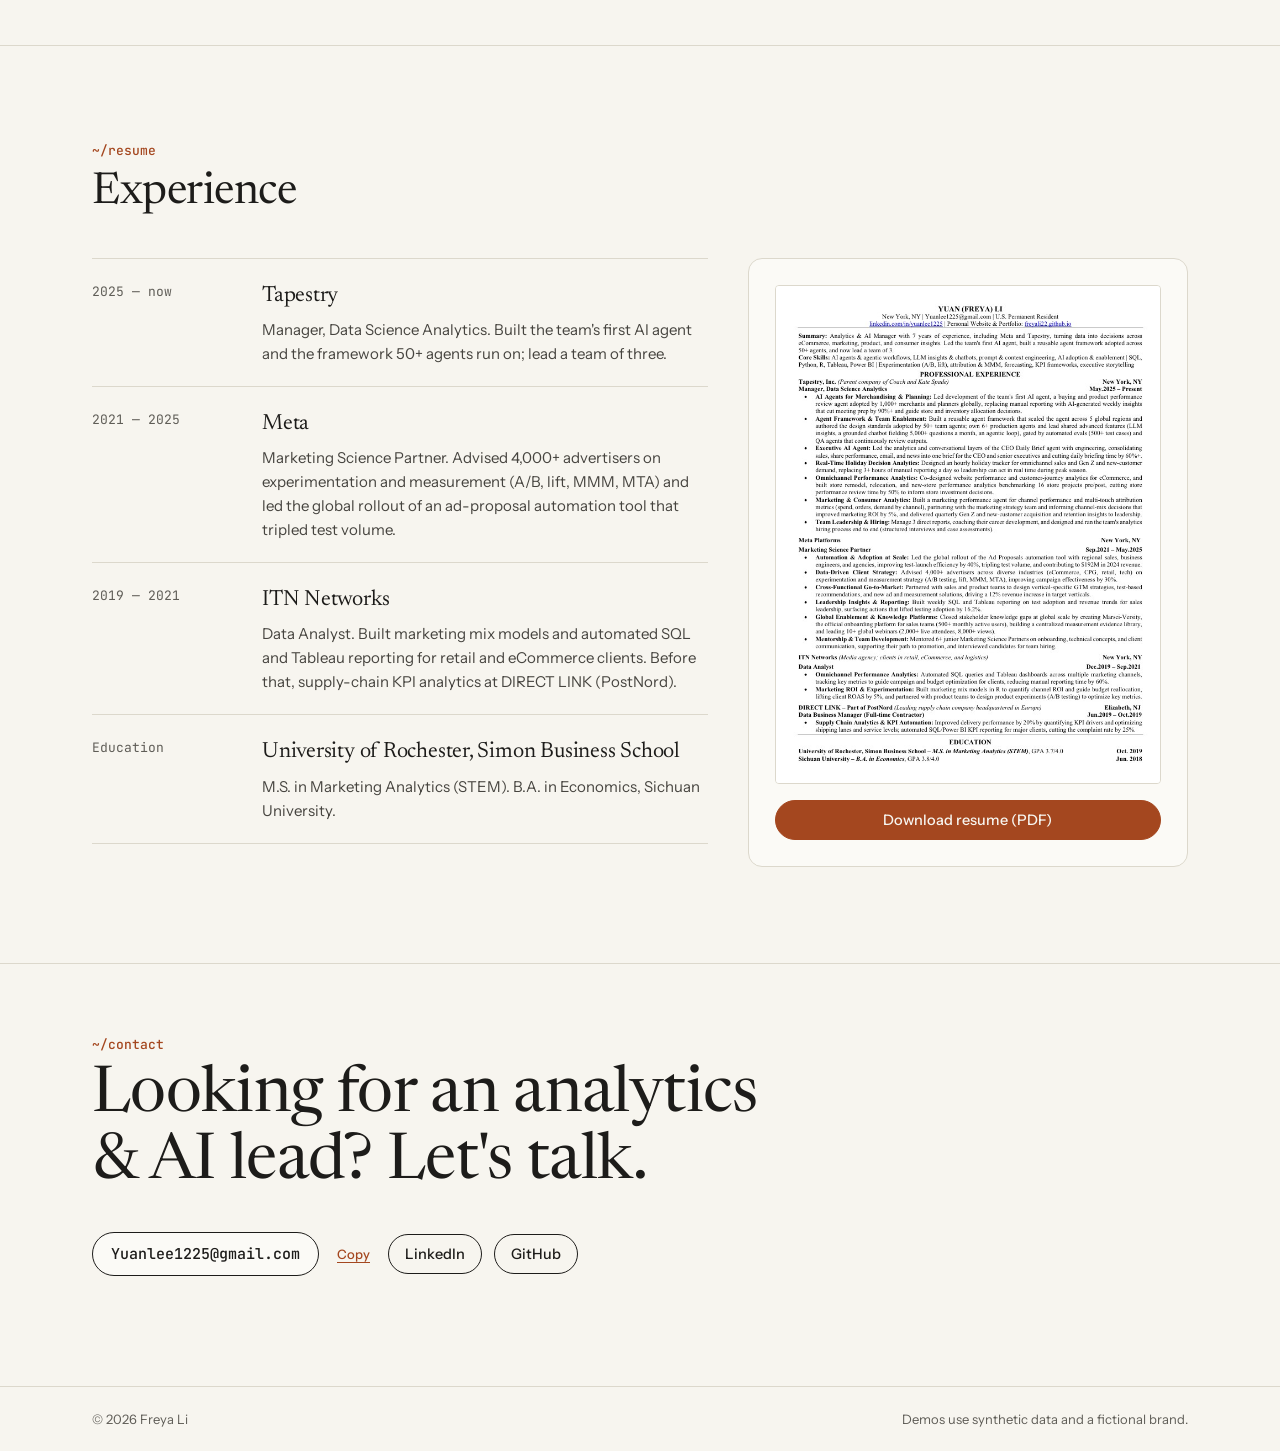
==== commit b4067744: "Agent pages: run-first layout + business-logic audit fixes - All 4 agent pages: Try-it steps row abo" ====
--- a/index.html
+++ b/index.html
@@ -179,7 +179,7 @@
         <li>Agent &amp; framework design<small>daily</small></li>
         <li>Chatbots with guardrails<small>shipped</small></li>
         <li>LLM-as-judge evaluation<small>built</small></li>
-        <li>Agentic loops<small>prototyping</small></li>
+        <li>Agentic loops<small>live</small></li>
       </ul></div>
       <div class="skill"><h3>Analytics foundations</h3><ul>
         <li>SQL · Snowflake<small>daily</small></li>
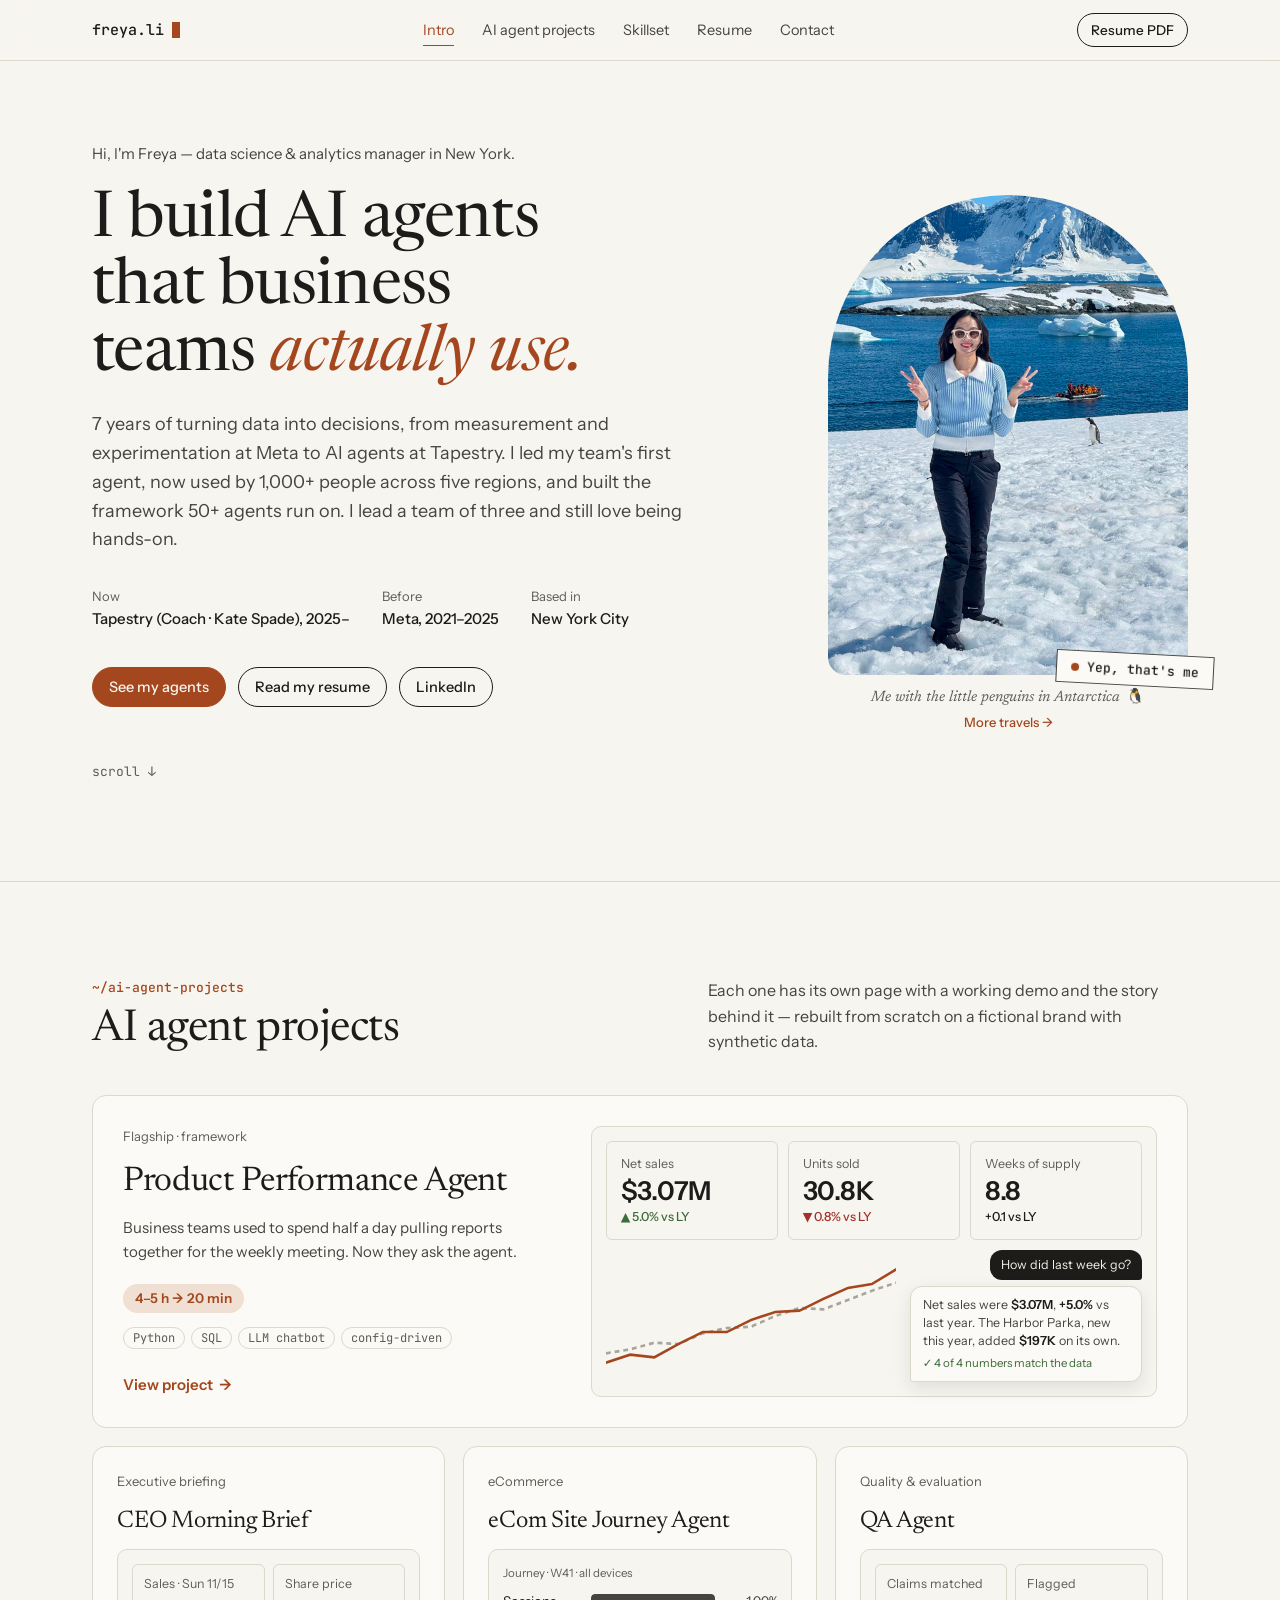
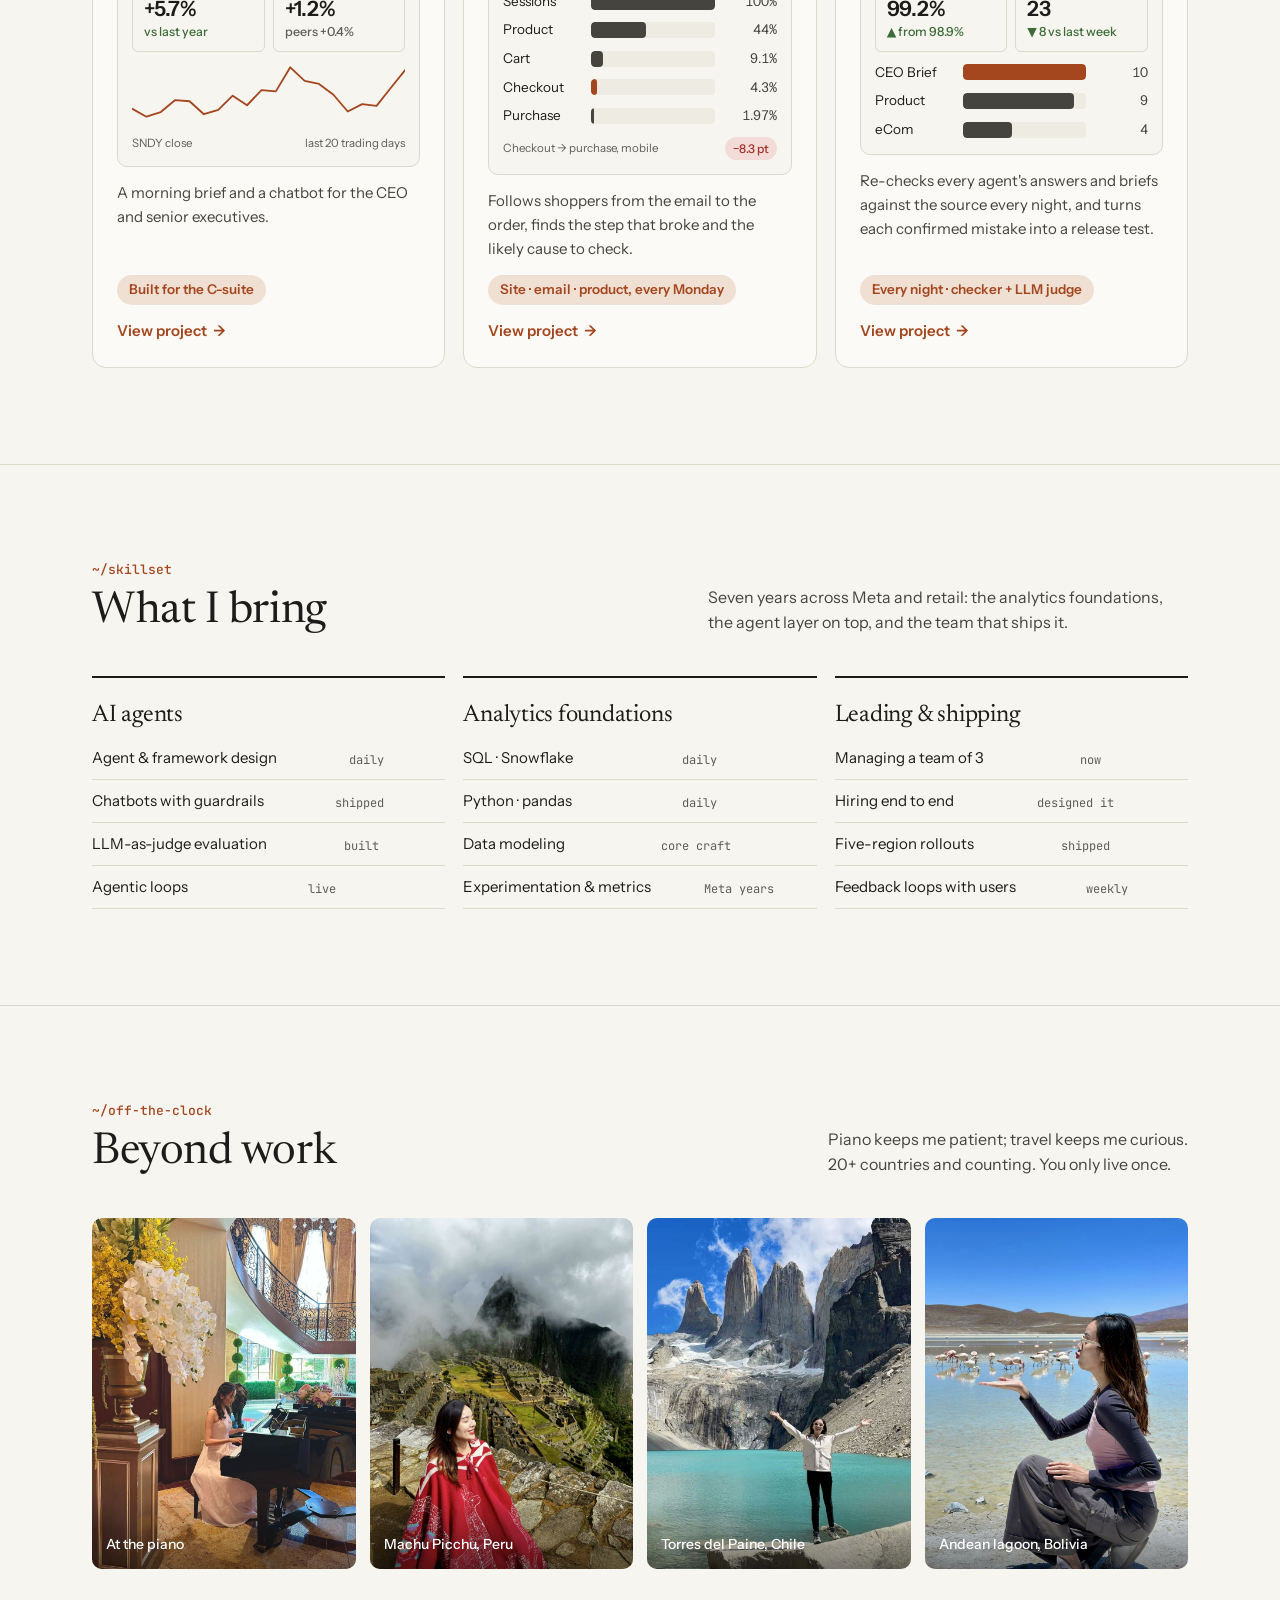
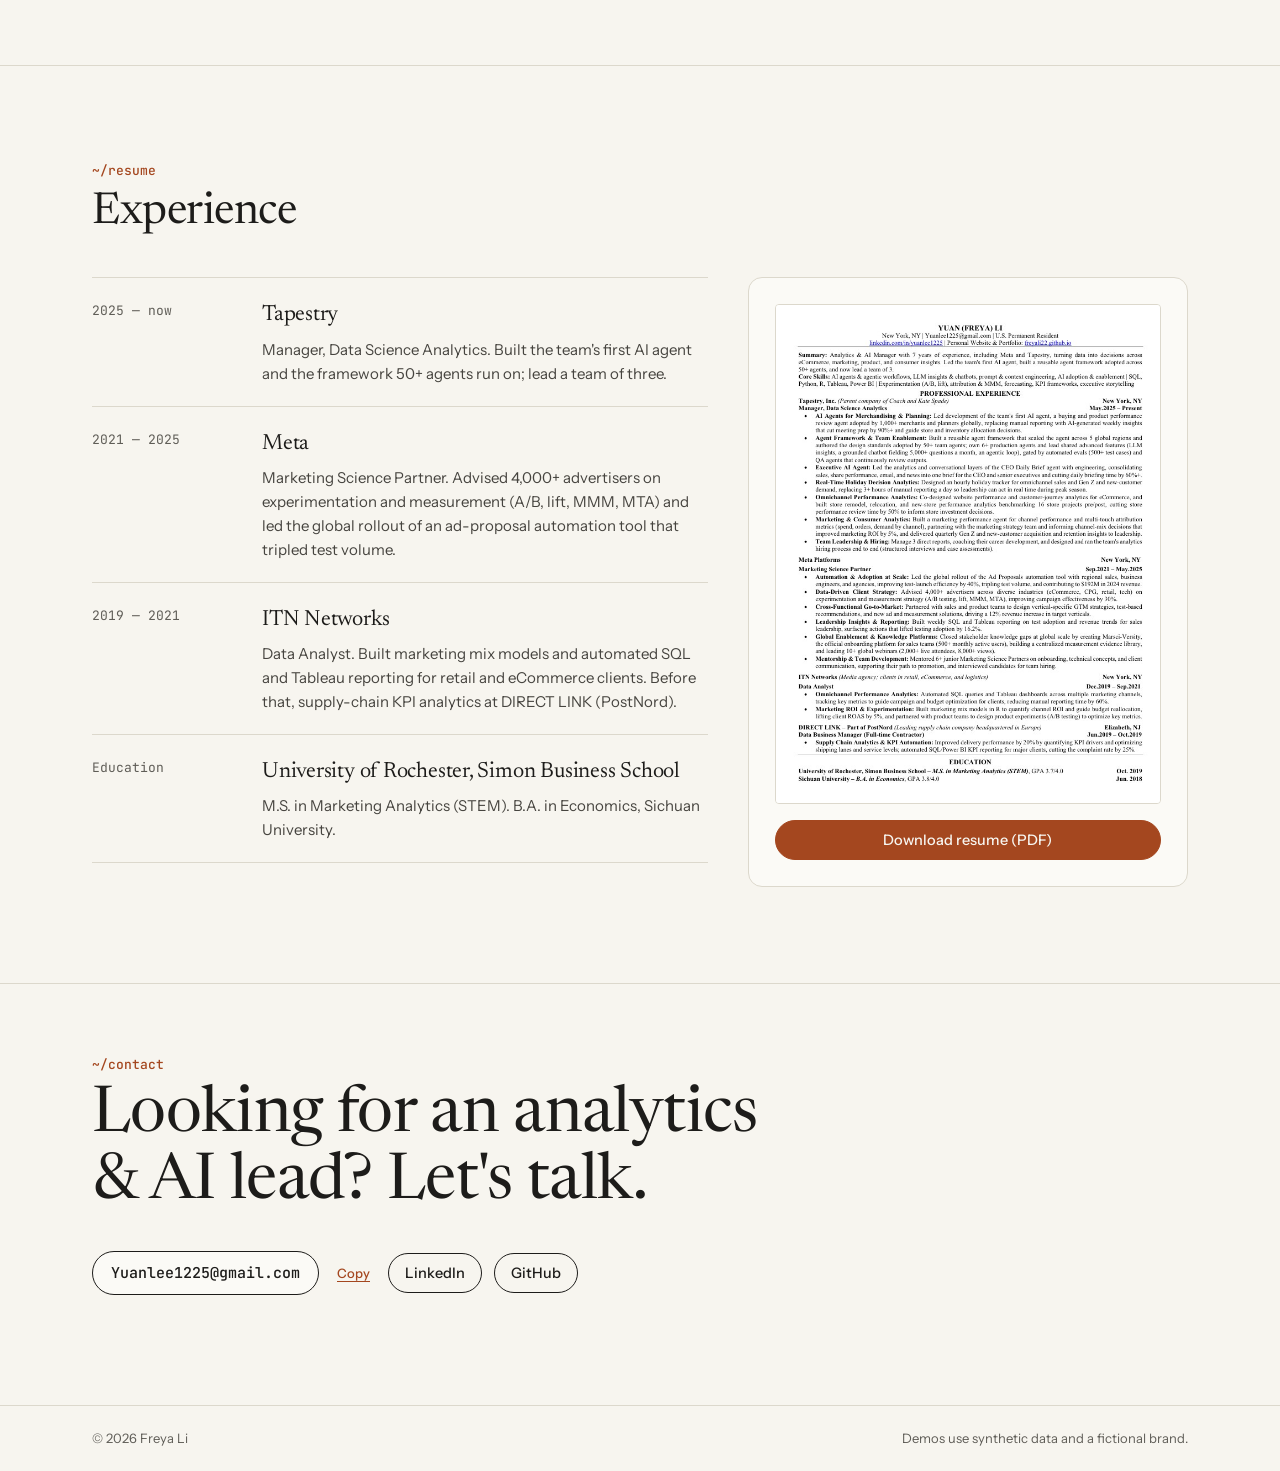
==== commit b138a38b: "Homepage eCom card: label the funnel's view, soften "says why" Co-Authored-By: Claude Opus 5.5 <nore" ====
--- a/index.html
+++ b/index.html
@@ -131,6 +131,7 @@
         <div class="cat">eCommerce</div>
         <h3>eCom Site Journey Agent</h3>
         <div class="thumb" aria-hidden="true">
+          <div class="thumb-src">Journey · W41 · all devices</div>
           <div class="funnel tight">
             <div class="fstep"><span>Sessions</span><div class="bar"><i style="width:100%"></i></div><span>100%</span></div>
             <div class="fstep"><span>Product</span><div class="bar"><i style="width:44.2%"></i></div><span>44%</span></div>
@@ -140,7 +141,7 @@
           </div>
           <div class="thumb-note"><span>Checkout → purchase, mobile</span><span class="pill err">−8.3 pt</span></div>
         </div>
-        <p>Follows shoppers from the email to the order, finds the step that broke, and says why.</p>
+        <p>Follows shoppers from the email to the order, finds the step that broke and the likely cause to check.</p>
         <span class="metric">Site · email · product, every Monday</span>
         <span class="go">View project <span aria-hidden="true">→</span></span>
       </a>
--- a/assets/css/site.css
+++ b/assets/css/site.css
@@ -168,6 +168,7 @@
 .thumb .spark{display:block;width:100%;height:64px;margin-top:8px}
 .thumb-note{display:flex;justify-content:space-between;align-items:center;gap:8px;margin-top:10px;font-size:11.5px;color:var(--muted)}
 .thumb-note .pill{margin:0}
+.thumb-src{font-size:11.5px;color:var(--muted);margin-bottom:8px}
 .ppa-split{display:grid;grid-template-columns:1.25fr 1fr;gap:14px;align-items:center;margin-top:10px}
 .chat-pop{display:flex;flex-direction:column;align-items:flex-end;gap:6px}
 .chat-pop .q{background:var(--ink);color:#f3f0e8;border-radius:12px 12px 3px 12px;padding:5px 11px;font-size:12.5px}
